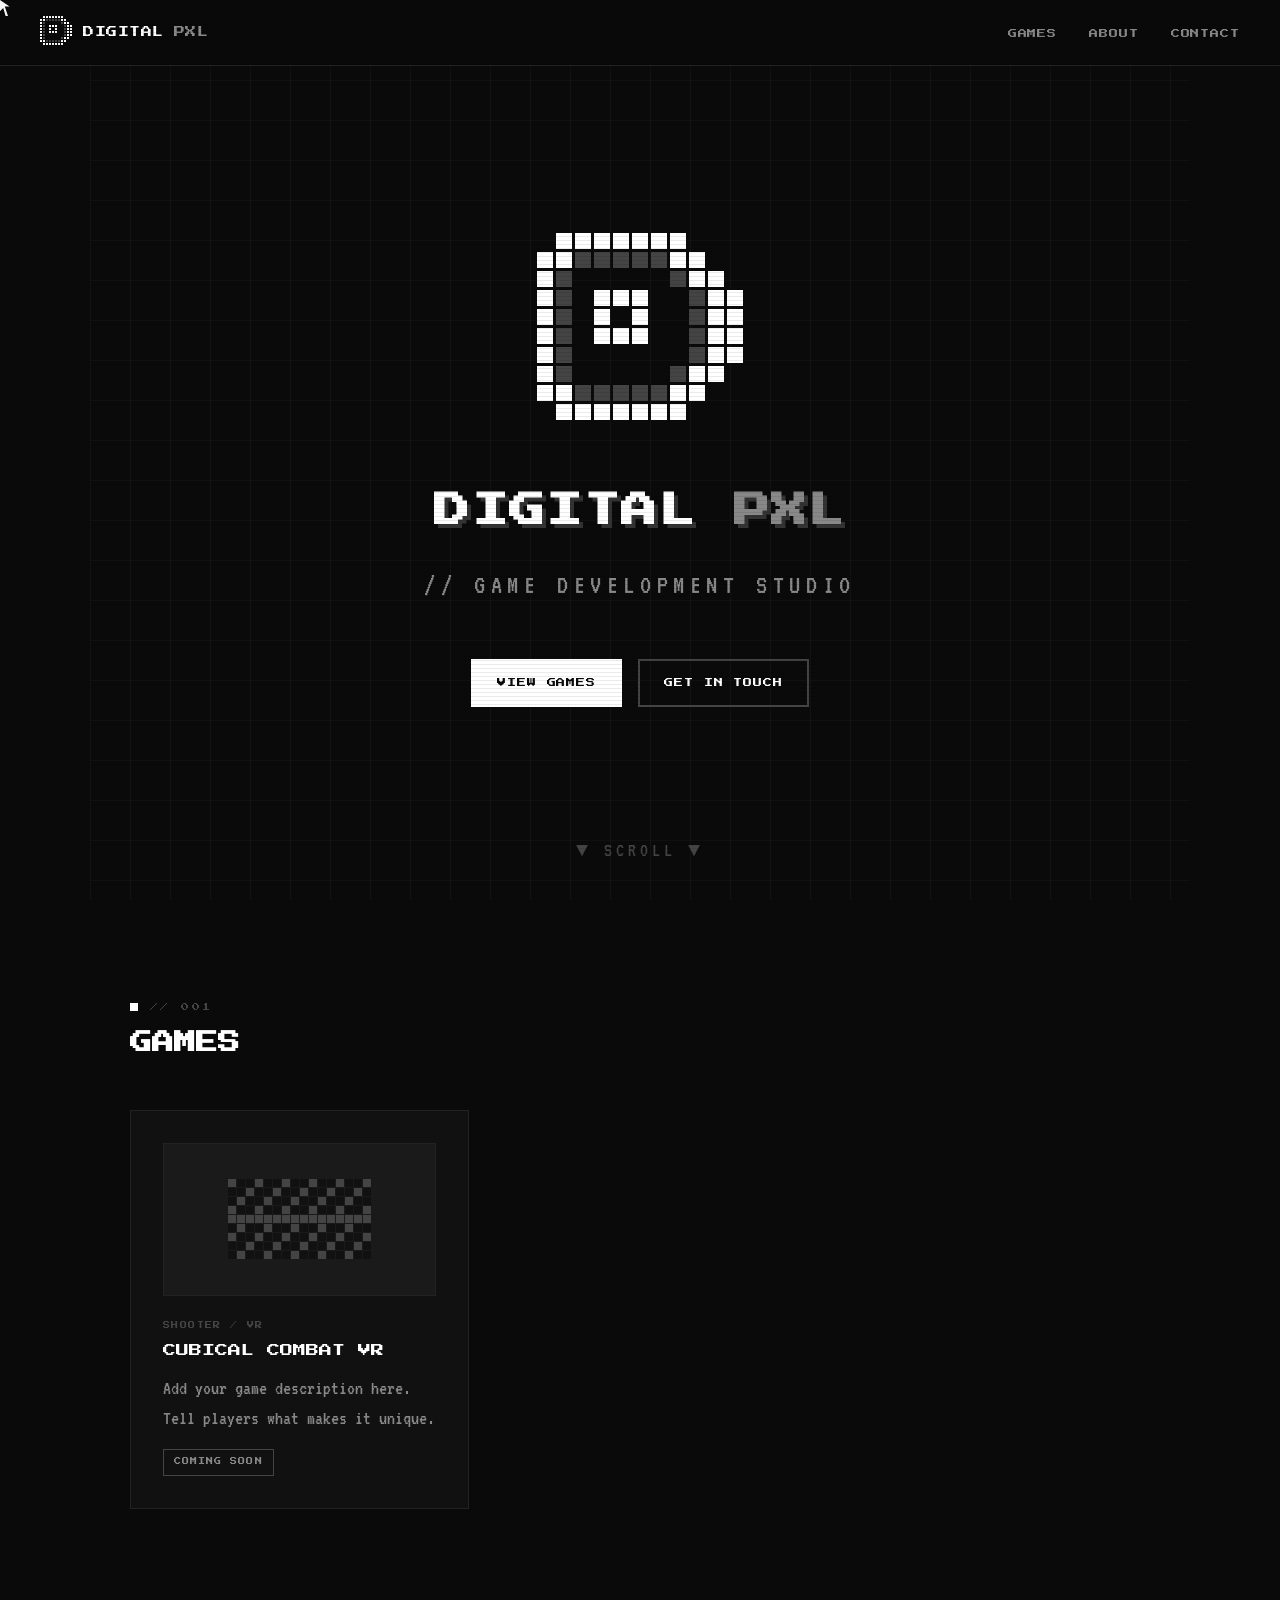
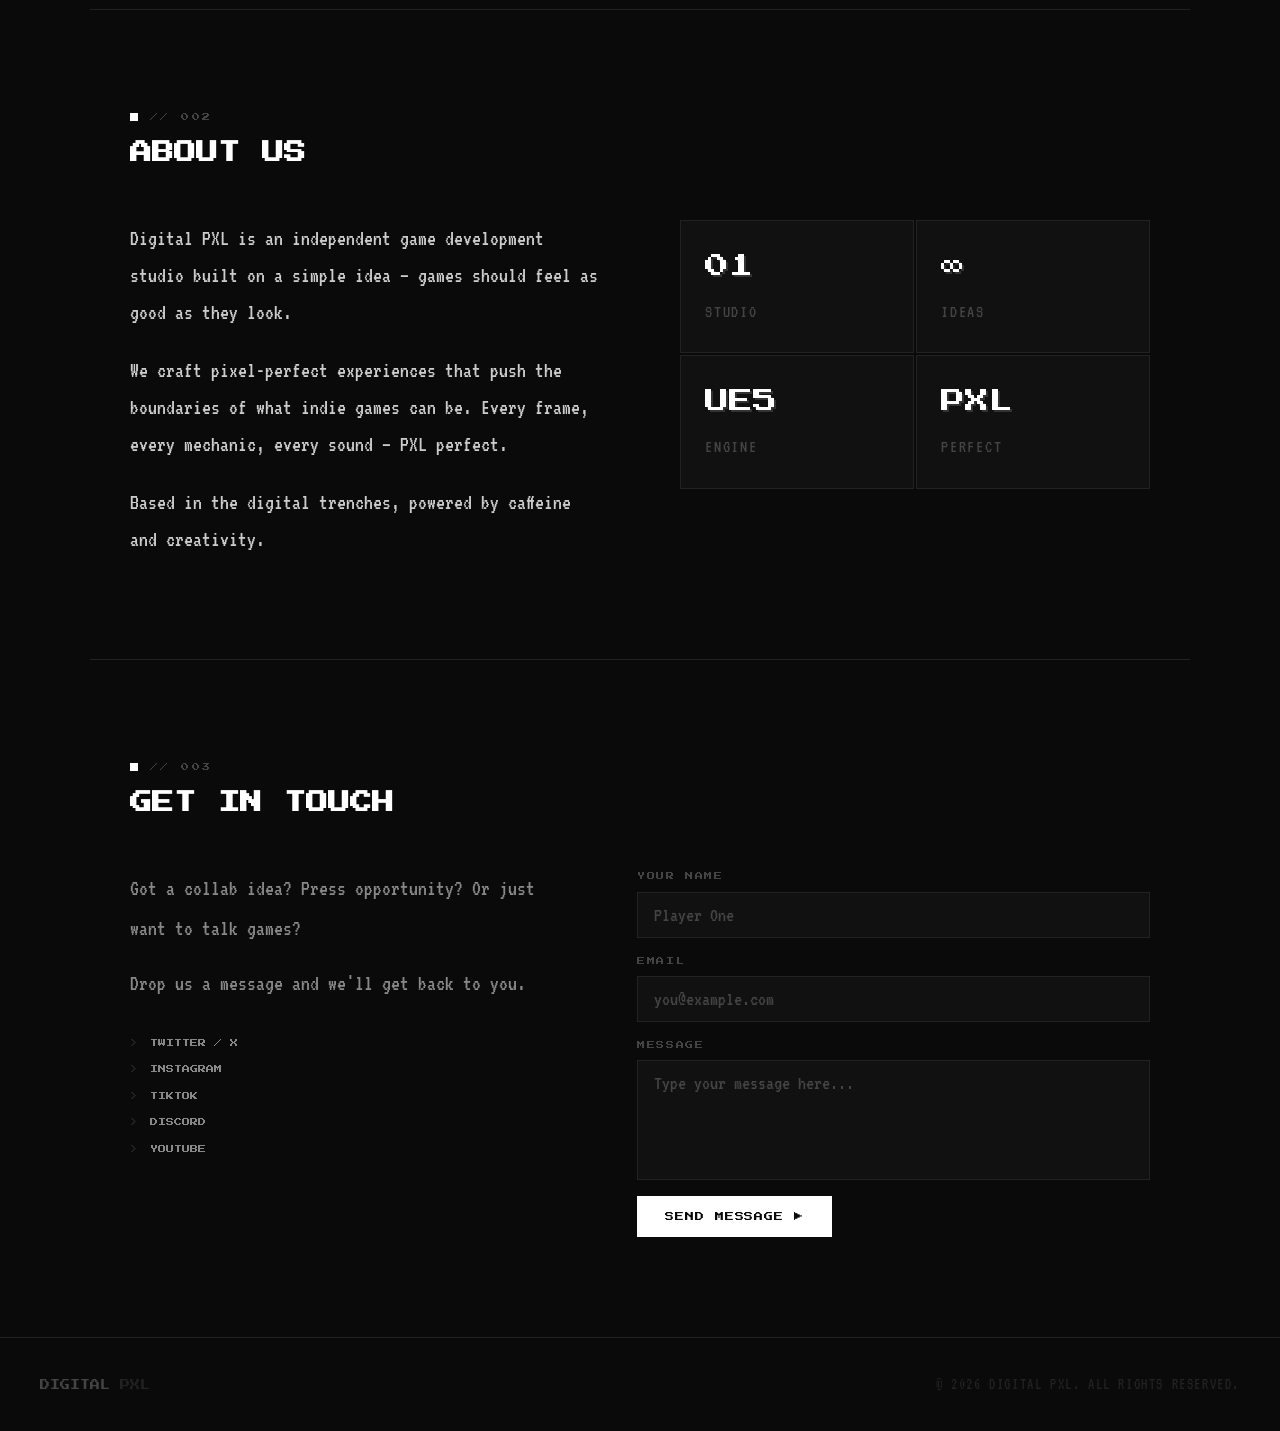
==== index.html @ bf2b4838 "Add files via upload" ====
<!DOCTYPE html>
<html lang="en">
<head>
<meta charset="UTF-8">
<meta name="viewport" content="width=device-width, initial-scale=1.0">
<title>Digital PXL — Game Development Studio</title>
<link rel="preconnect" href="https://fonts.googleapis.com">
<link href="https://fonts.googleapis.com/css2?family=Press+Start+2P&family=VT323:wght@400&display=swap" rel="stylesheet">
<style>
:root {
  --bg: #0a0a0a;
  --bg2: #111111;
  --bg3: #1a1a1a;
  --white: #ffffff;
  --grey1: #cccccc;
  --grey2: #888888;
  --grey3: #444444;
  --grey4: #222222;
  --accent: #ffffff;
  --pixel: 'Press Start 2P', monospace;
  --vt: 'VT323', monospace;
}

*, *::before, *::after { box-sizing: border-box; margin: 0; padding: 0; }

html { scroll-behavior: smooth; }

body {
  background: var(--bg);
  color: var(--white);
  font-family: var(--pixel);
  font-size: 12px;
  line-height: 1.8;
  cursor: none;
  overflow-x: hidden;
}

/* Custom cursor */
#cursor {
  position: fixed;
  width: 16px; height: 16px;
  background: var(--white);
  image-rendering: pixelated;
  clip-path: polygon(0 0, 60% 40%, 30% 40%, 50% 100%, 35% 100%, 20% 50%, 0 70%);
  pointer-events: none;
  z-index: 9999;
  transition: transform 0.05s;
  mix-blend-mode: difference;
}

/* Scanlines overlay */
body::after {
  content: '';
  position: fixed;
  inset: 0;
  background: repeating-linear-gradient(0deg, transparent, transparent 3px, rgba(0,0,0,0.08) 3px, rgba(0,0,0,0.08) 4px);
  pointer-events: none;
  z-index: 9000;
}

/* NAV */
nav {
  position: fixed;
  top: 0; left: 0; right: 0;
  z-index: 1000;
  display: flex;
  justify-content: space-between;
  align-items: center;
  padding: 16px 40px;
  background: rgba(10,10,10,0.92);
  border-bottom: 1px solid var(--grey4);
  backdrop-filter: blur(4px);
}

.nav-logo {
  font-family: var(--pixel);
  font-size: 11px;
  color: var(--white);
  text-decoration: none;
  letter-spacing: 0.05em;
  display: flex;
  align-items: center;
  gap: 10px;
}
.nav-logo span { color: var(--grey2); }
.nav-logo canvas { image-rendering: pixelated; }

.nav-links { display: flex; gap: 32px; list-style: none; }
.nav-links a {
  font-family: var(--pixel);
  font-size: 9px;
  color: var(--grey2);
  text-decoration: none;
  letter-spacing: 0.1em;
  transition: color 0.1s;
  position: relative;
}
.nav-links a::after {
  content: '';
  position: absolute;
  bottom: -4px; left: 0;
  width: 0; height: 2px;
  background: var(--white);
  transition: width 0.15s steps(4);
}
.nav-links a:hover { color: var(--white); }
.nav-links a:hover::after { width: 100%; }

/* HERO */
#home {
  min-height: 100vh;
  display: flex;
  flex-direction: column;
  align-items: center;
  justify-content: center;
  padding: 100px 40px 60px;
  position: relative;
  overflow: hidden;
}

.hero-grid {
  position: absolute;
  inset: 0;
  background-image:
    linear-gradient(rgba(255,255,255,0.03) 1px, transparent 1px),
    linear-gradient(90deg, rgba(255,255,255,0.03) 1px, transparent 1px);
  background-size: 40px 40px;
  animation: grid-scroll 20s linear infinite;
}
@keyframes grid-scroll {
  from { background-position: 0 0; }
  to   { background-position: 0 40px; }
}

.hero-pixel-icon {
  display: grid;
  grid-template-columns: repeat(11, 16px);
  gap: 3px;
  margin-bottom: 40px;
  image-rendering: pixelated;
  animation: icon-in 0.8s steps(4) forwards;
  opacity: 0;
}
@keyframes icon-in { to { opacity: 1; } }

.hp { width: 16px; height: 16px; }
.hp.w { background: #fff; }
.hp.g { background: #444; }
.hp.o { background: transparent; }

.hero-title {
  font-family: var(--pixel);
  font-size: clamp(18px, 4vw, 36px);
  color: var(--white);
  text-align: center;
  letter-spacing: 0.04em;
  text-shadow: 4px 4px 0 #333;
  animation: title-in 1s steps(1) 0.3s forwards;
  opacity: 0;
  position: relative;
  z-index: 1;
}
.hero-title span { color: var(--grey2); }
@keyframes title-in { to { opacity: 1; } }

.hero-sub {
  font-family: var(--vt);
  font-size: 28px;
  color: var(--grey2);
  margin-top: 16px;
  letter-spacing: 0.2em;
  animation: title-in 1s steps(1) 0.6s forwards;
  opacity: 0;
  position: relative;
  z-index: 1;
}

.hero-cta {
  display: flex; gap: 16px; margin-top: 48px;
  animation: title-in 1s steps(1) 0.9s forwards;
  opacity: 0;
  position: relative; z-index: 1;
  flex-wrap: wrap; justify-content: center;
}

.btn {
  font-family: var(--pixel);
  font-size: 9px;
  padding: 14px 24px;
  letter-spacing: 0.1em;
  text-decoration: none;
  cursor: none;
  transition: transform 0.05s, background 0.1s;
  display: inline-block;
}
.btn-primary {
  background: var(--white);
  color: var(--bg);
  border: 2px solid var(--white);
}
.btn-primary:hover { background: var(--grey2); border-color: var(--grey2); }
.btn-secondary {
  background: transparent;
  color: var(--white);
  border: 2px solid var(--grey3);
}
.btn-secondary:hover { border-color: var(--white); }
.btn:active { transform: translate(2px, 2px); }

.scroll-hint {
  position: absolute;
  bottom: 32px;
  font-family: var(--vt);
  font-size: 20px;
  color: var(--grey3);
  letter-spacing: 0.2em;
  animation: blink 1.2s steps(1) infinite;
}
@keyframes blink { 0%,49%{opacity:1} 50%,100%{opacity:0} }

/* SECTIONS */
section { padding: 100px 40px; max-width: 1100px; margin: 0 auto; }

.section-label {
  font-family: var(--pixel);
  font-size: 8px;
  color: var(--grey3);
  letter-spacing: 0.3em;
  margin-bottom: 12px;
  display: flex;
  align-items: center;
  gap: 12px;
}
.section-label::before {
  content: '';
  display: inline-block;
  width: 8px; height: 8px;
  background: var(--white);
}

.section-title {
  font-family: var(--pixel);
  font-size: clamp(14px, 2.5vw, 22px);
  color: var(--white);
  margin-bottom: 48px;
  line-height: 1.6;
}

/* GAMES */
#games { max-width: 1100px; margin: 0 auto; padding: 100px 40px; }

.games-grid {
  display: grid;
  grid-template-columns: repeat(auto-fill, minmax(280px, 1fr));
  gap: 2px;
}

.game-card {
  background: var(--bg2);
  border: 1px solid var(--grey4);
  padding: 32px;
  position: relative;
  overflow: hidden;
  transition: border-color 0.15s;
  cursor: none;
}
.game-card::before {
  content: '';
  position: absolute;
  inset: 0;
  background: linear-gradient(135deg, rgba(255,255,255,0.03) 0%, transparent 60%);
  opacity: 0;
  transition: opacity 0.2s;
}
.game-card:hover { border-color: var(--grey2); }
.game-card:hover::before { opacity: 1; }

.game-thumb {
  width: 100%;
  aspect-ratio: 16/9;
  background: var(--bg3);
  margin-bottom: 24px;
  display: flex;
  align-items: center;
  justify-content: center;
  border: 1px solid var(--grey4);
  position: relative;
  overflow: hidden;
}

.game-pixel-art {
  display: grid;
  image-rendering: pixelated;
}

.game-tag {
  font-family: var(--pixel);
  font-size: 7px;
  color: var(--grey3);
  letter-spacing: 0.2em;
  margin-bottom: 8px;
}
.game-name {
  font-family: var(--pixel);
  font-size: 13px;
  color: var(--white);
  margin-bottom: 12px;
  line-height: 1.6;
}
.game-desc {
  font-family: var(--vt);
  font-size: 20px;
  color: var(--grey2);
  line-height: 1.5;
}
.game-status {
  display: inline-block;
  margin-top: 16px;
  font-family: var(--pixel);
  font-size: 7px;
  padding: 6px 10px;
  border: 1px solid var(--grey3);
  color: var(--grey2);
  letter-spacing: 0.15em;
}
.game-status.wip { border-color: var(--grey2); color: var(--white); animation: blink 2s steps(1) infinite; }

/* ABOUT */
#about { border-top: 1px solid var(--grey4); }

.about-layout {
  display: grid;
  grid-template-columns: 1fr 1fr;
  gap: 80px;
  align-items: start;
}
@media (max-width: 700px) { .about-layout { grid-template-columns: 1fr; gap: 40px; } }

.about-text {
  font-family: var(--vt);
  font-size: 22px;
  color: var(--grey1);
  line-height: 1.7;
}
.about-text p + p { margin-top: 20px; }

.about-stats {
  display: grid;
  grid-template-columns: 1fr 1fr;
  gap: 2px;
}
.stat-box {
  background: var(--bg2);
  border: 1px solid var(--grey4);
  padding: 24px;
}
.stat-num {
  font-family: var(--pixel);
  font-size: 24px;
  color: var(--white);
  display: block;
  margin-bottom: 8px;
  text-shadow: 2px 2px 0 #333;
}
.stat-label {
  font-family: var(--vt);
  font-size: 18px;
  color: var(--grey3);
  letter-spacing: 0.1em;
}

/* CONTACT */
#contact { border-top: 1px solid var(--grey4); }

.contact-layout {
  display: grid;
  grid-template-columns: 1fr 1.2fr;
  gap: 80px;
  align-items: start;
}
@media (max-width: 700px) { .contact-layout { grid-template-columns: 1fr; gap: 40px; } }

.contact-info {
  font-family: var(--vt);
  font-size: 22px;
  color: var(--grey2);
  line-height: 1.8;
}

.socials { margin-top: 32px; display: flex; flex-direction: column; gap: 12px; }
.social-link {
  font-family: var(--pixel);
  font-size: 8px;
  color: var(--grey2);
  text-decoration: none;
  display: flex;
  align-items: center;
  gap: 12px;
  transition: color 0.1s;
  cursor: none;
}
.social-link::before {
  content: '>';
  color: var(--grey4);
  transition: color 0.1s;
}
.social-link:hover { color: var(--white); }
.social-link:hover::before { color: var(--white); }

.contact-form { display: flex; flex-direction: column; gap: 16px; }

.form-field { display: flex; flex-direction: column; gap: 8px; }
.form-field label {
  font-family: var(--pixel);
  font-size: 8px;
  color: var(--grey3);
  letter-spacing: 0.2em;
}
.form-field input,
.form-field textarea {
  background: var(--bg2);
  border: 1px solid var(--grey4);
  color: var(--white);
  font-family: var(--vt);
  font-size: 20px;
  padding: 12px 16px;
  outline: none;
  transition: border-color 0.1s;
  resize: none;
  cursor: none;
}
.form-field input:focus,
.form-field textarea:focus { border-color: var(--white); }
.form-field input::placeholder,
.form-field textarea::placeholder { color: var(--grey3); }
.form-field textarea { min-height: 120px; }

.form-submit {
  font-family: var(--pixel);
  font-size: 9px;
  background: var(--white);
  color: var(--bg);
  border: none;
  padding: 16px 28px;
  letter-spacing: 0.1em;
  cursor: none;
  align-self: flex-start;
  transition: background 0.1s, transform 0.05s;
}
.form-submit:hover { background: var(--grey2); }
.form-submit:active { transform: translate(2px,2px); }

.form-msg {
  font-family: var(--pixel);
  font-size: 8px;
  color: var(--grey2);
  display: none;
  letter-spacing: 0.1em;
}

/* FOOTER */
footer {
  border-top: 1px solid var(--grey4);
  padding: 32px 40px;
  display: flex;
  justify-content: space-between;
  align-items: center;
  flex-wrap: wrap;
  gap: 16px;
}
.footer-logo {
  font-family: var(--pixel);
  font-size: 10px;
  color: var(--grey3);
}
.footer-logo span { color: var(--grey4); }
.footer-copy {
  font-family: var(--vt);
  font-size: 16px;
  color: var(--grey4);
  letter-spacing: 0.1em;
}

/* Mobile nav */
@media (max-width: 600px) {
  nav { padding: 14px 20px; }
  .nav-links { gap: 16px; }
  .nav-links a { font-size: 7px; }
  section, #games { padding: 60px 20px; }
  footer { padding: 24px 20px; }
}
</style>
</head>
<body>

<div id="cursor"></div>

<!-- NAV -->
<nav>
  <a href="#home" class="nav-logo"><canvas id="navLogo" width="33" height="33"></canvas>DIGITAL <span>PXL</span></a>
  <ul class="nav-links">
    <li><a href="#games">GAMES</a></li>
    <li><a href="#about">ABOUT</a></li>
    <li><a href="#contact">CONTACT</a></li>
  </ul>
</nav>

<!-- HERO -->
<section id="home">
  <div class="hero-grid"></div>

  <div class="hero-pixel-icon" id="heroIcon"></div>

  <h1 class="hero-title">DIGITAL <span>PXL</span></h1>
  <p class="hero-sub">// GAME DEVELOPMENT STUDIO</p>

  <div class="hero-cta">
    <a href="#games" class="btn btn-primary">VIEW GAMES</a>
    <a href="#contact" class="btn btn-secondary">GET IN TOUCH</a>
  </div>

  <div class="scroll-hint">▼ SCROLL ▼</div>
</section>

<!-- GAMES -->
<div id="games">
  <div class="section-label">// 001</div>
  <h2 class="section-title">GAMES</h2>

  <div class="games-grid">

    <div class="game-card">
      <div class="game-thumb" id="thumb2"></div>
      <div class="game-tag">SHOOTER / VR</div>
      <div class="game-name">CUBICAL COMBAT VR</div>
      <div class="game-desc">Add your game description here. Tell players what makes it unique.</div>
      <span class="game-status">COMING SOON</span>
    </div>

  </div>
</div>

<!-- ABOUT -->
<section id="about">
  <div class="section-label">// 002</div>
  <h2 class="section-title">ABOUT US</h2>
  <div class="about-layout">
    <div class="about-text">
      <p>Digital PXL is an independent game development studio built on a simple idea — games should feel as good as they look.</p>
      <p>We craft pixel-perfect experiences that push the boundaries of what indie games can be. Every frame, every mechanic, every sound — PXL perfect.</p>
      <p>Based in the digital trenches, powered by caffeine and creativity.</p>
    </div>
    <div class="about-stats">
      <div class="stat-box">
        <span class="stat-num">01</span>
        <span class="stat-label">STUDIO</span>
      </div>
      <div class="stat-box">
        <span class="stat-num">∞</span>
        <span class="stat-label">IDEAS</span>
      </div>
      <div class="stat-box">
        <span class="stat-num">UE5</span>
        <span class="stat-label">ENGINE</span>
      </div>
      <div class="stat-box">
        <span class="stat-num">PXL</span>
        <span class="stat-label">PERFECT</span>
      </div>
    </div>
  </div>
</section>

<!-- CONTACT -->
<section id="contact">
  <div class="section-label">// 003</div>
  <h2 class="section-title">GET IN TOUCH</h2>
  <div class="contact-layout">
    <div class="contact-info">
      <p>Got a collab idea? Press opportunity? Or just want to talk games?</p>
      <p style="margin-top:16px;">Drop us a message and we'll get back to you.</p>
      <div class="socials">
        <a href="https://x.com/_DigitalPXL" class="social-link">TWITTER / X</a>
        <a href="https://www.instagram.com/digital.pxl/" class="social-link">INSTAGRAM</a>
        <a href="https://www.tiktok.com/@digital.pxl" class="social-link">TIKTOK</a>
        <a href="https://discord.gg/RzZQqpJEzV" class="social-link">DISCORD</a>
        <a href="https://www.youtube.com/@digitalpxl" class="social-link">YOUTUBE</a>
      </div>
    </div>
    <form class="contact-form" action="https://formspree.io/f/maqppppl" method="POST">
      <div class="form-field">
        <label>YOUR NAME</label>
        <input type="text" name="name" placeholder="Player One" required>
      </div>
      <div class="form-field">
        <label>EMAIL</label>
        <input type="email" name="email" placeholder="you@example.com" required>
      </div>
      <div class="form-field">
        <label>MESSAGE</label>
        <textarea name="message" placeholder="Type your message here..." required></textarea>
      </div>
      <button type="submit" class="form-submit">SEND MESSAGE ▶</button>
    </form>
  </div>
</section>

<!-- FOOTER -->
<footer>
  <div class="footer-logo">DIGITAL <span>PXL</span></div>
  <div class="footer-copy">© 2026 DIGITAL PXL. ALL RIGHTS RESERVED.</div>
</footer>

<script>
// Cursor
const cursor = document.getElementById('cursor');
document.addEventListener('mousemove', e => {
  cursor.style.left = e.clientX + 'px';
  cursor.style.top = e.clientY + 'px';
});

// Pixel logo grid
const logoGrid = [
  [0,1,1,1,1,1,1,1,0,0,0],
  [1,1,2,2,2,2,2,1,1,0,0],
  [1,2,0,0,0,0,0,2,1,1,0],
  [1,2,0,1,1,1,0,0,2,1,1],
  [1,2,0,1,0,1,0,0,2,1,1],
  [1,2,0,1,1,1,0,0,2,1,1],
  [1,2,0,0,0,0,0,0,2,1,1],
  [1,2,0,0,0,0,0,2,1,1,0],
  [1,1,2,2,2,2,2,1,1,0,0],
  [0,1,1,1,1,1,1,1,0,0,0],
  [0,0,0,0,0,0,0,0,0,0,0],
];

function drawLogoOnCanvas(canvasEl, pxSize) {
  const ctx = canvasEl.getContext('2d');
  const gap = 1;
  canvasEl.width = 11 * (pxSize + gap);
  canvasEl.height = 11 * (pxSize + gap);
  logoGrid.forEach((row, ri) => {
    row.forEach((val, ci) => {
      if (val === 0) return;
      ctx.fillStyle = val === 1 ? '#ffffff' : '#444444';
      ctx.fillRect(ci*(pxSize+gap), ri*(pxSize+gap), pxSize, pxSize);
    });
  });
}

// Nav logo (small)
drawLogoOnCanvas(document.getElementById('navLogo'), 2);

// Hero icon
const heroGrid = [
  [0,1,1,1,1,1,1,1,0,0,0],
  [1,1,2,2,2,2,2,1,1,0,0],
  [1,2,0,0,0,0,0,2,1,1,0],
  [1,2,0,1,1,1,0,0,2,1,1],
  [1,2,0,1,0,1,0,0,2,1,1],
  [1,2,0,1,1,1,0,0,2,1,1],
  [1,2,0,0,0,0,0,0,2,1,1],
  [1,2,0,0,0,0,0,2,1,1,0],
  [1,1,2,2,2,2,2,1,1,0,0],
  [0,1,1,1,1,1,1,1,0,0,0],
  [0,0,0,0,0,0,0,0,0,0,0],
];
const icon = document.getElementById('heroIcon');
icon.style.gridTemplateColumns = 'repeat(11, 16px)';
heroGrid.forEach(row => row.forEach(v => {
  const d = document.createElement('div');
  d.style.cssText = `width:16px;height:16px;background:${v===1?'#fff':v===2?'#444':'transparent'};`;
  icon.appendChild(d);
}));

// Game thumbnails - pixel art placeholders
function makeThumb(id, pattern, color) {
  const el = document.getElementById(id);
  const size = 8;
  const cols = 16, rows = 9;
  const g = document.createElement('div');
  g.style.cssText = `display:grid;grid-template-columns:repeat(${cols},${size}px);gap:1px;image-rendering:pixelated;`;
  for (let r = 0; r < rows; r++) {
    for (let c = 0; c < cols; c++) {
      const px = document.createElement('div');
      const on = pattern(r, c, rows, cols);
      px.style.cssText = `width:${size}px;height:${size}px;background:${on ? color : '#111'};`;
      g.appendChild(px);
    }
  }
  el.appendChild(g);
}

makeThumb('thumb2', (r,c,R,C) => {
  return (r+c)%3===0 || r===Math.floor(R/2);
}, '#444');

// Form submit via Formspree
document.getElementById('contactForm').addEventListener('submit', async function(e) {
  e.preventDefault();
  const btn = this.querySelector('.form-submit');
  const msg = document.getElementById('formMsg');
  btn.textContent = 'SENDING...';
  btn.disabled = true;
  try {
    const res = await fetch('https://formspree.io/f/xpwzgnjq', {
      method: 'POST',
      headers: { 'Accept': 'application/json' },
      body: new FormData(this)
    });
    if (res.ok) {
      msg.textContent = '✓ MESSAGE SENT. WE\'LL BE IN TOUCH.';
      msg.style.color = 'var(--grey2)';
      msg.style.display = 'block';
      this.reset();
    } else {
      msg.textContent = '✗ SOMETHING WENT WRONG. TRY AGAIN.';
      msg.style.color = '#ff4444';
      msg.style.display = 'block';
    }
  } catch {
    msg.textContent = '✗ NETWORK ERROR. TRY AGAIN.';
    msg.style.color = '#ff4444';
    msg.style.display = 'block';
  }
  btn.textContent = 'SEND MESSAGE ▶';
  btn.disabled = false;
  setTimeout(() => msg.style.display = 'none', 5000);
});

// Scroll reveal
const observer = new IntersectionObserver(entries => {
  entries.forEach(en => {
    if (en.isIntersecting) {
      en.target.style.opacity = '1';
      en.target.style.transform = 'translateY(0)';
    }
  });
}, { threshold: 0.1 });

document.querySelectorAll('.game-card, .stat-box, .about-text, .contact-info, .contact-form').forEach(el => {
  el.style.cssText += 'opacity:0;transform:translateY(20px);transition:opacity 0.5s steps(4),transform 0.5s steps(4);';
  observer.observe(el);
});
</script>
</body>
</html>
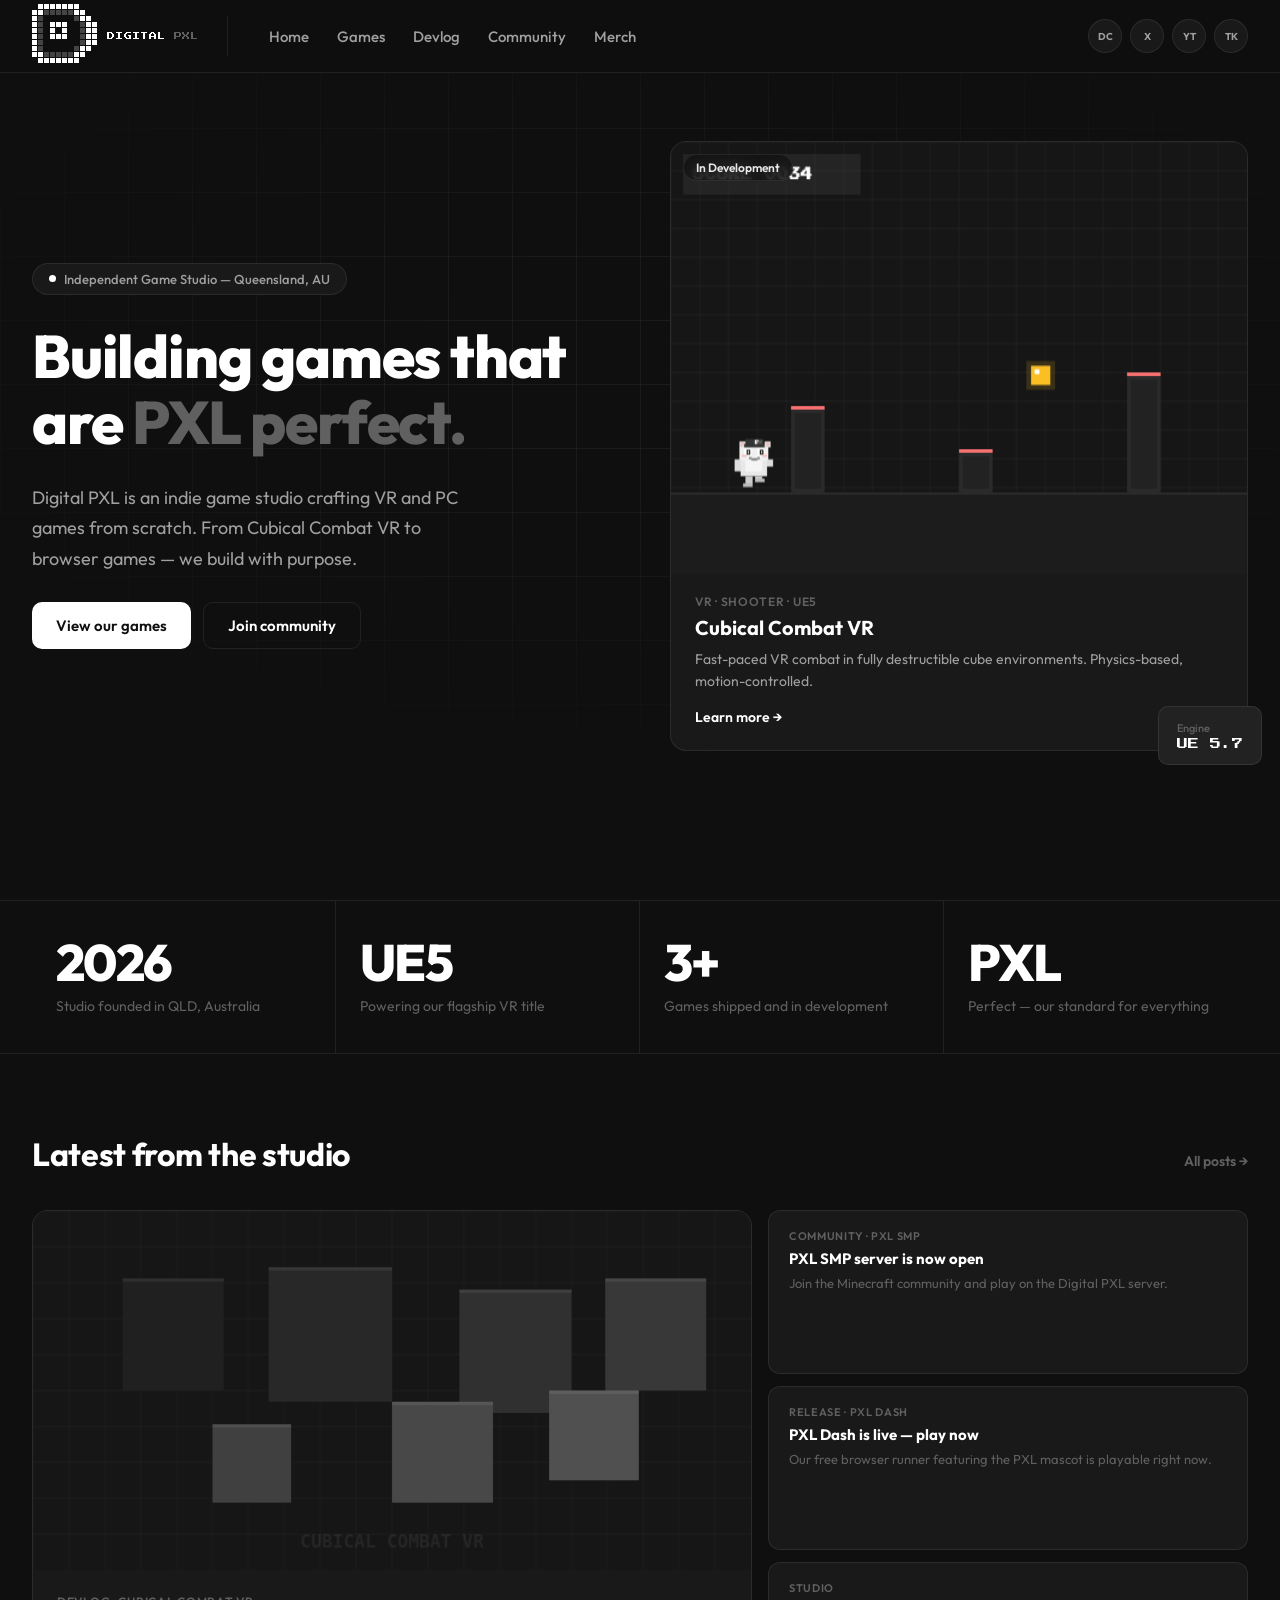
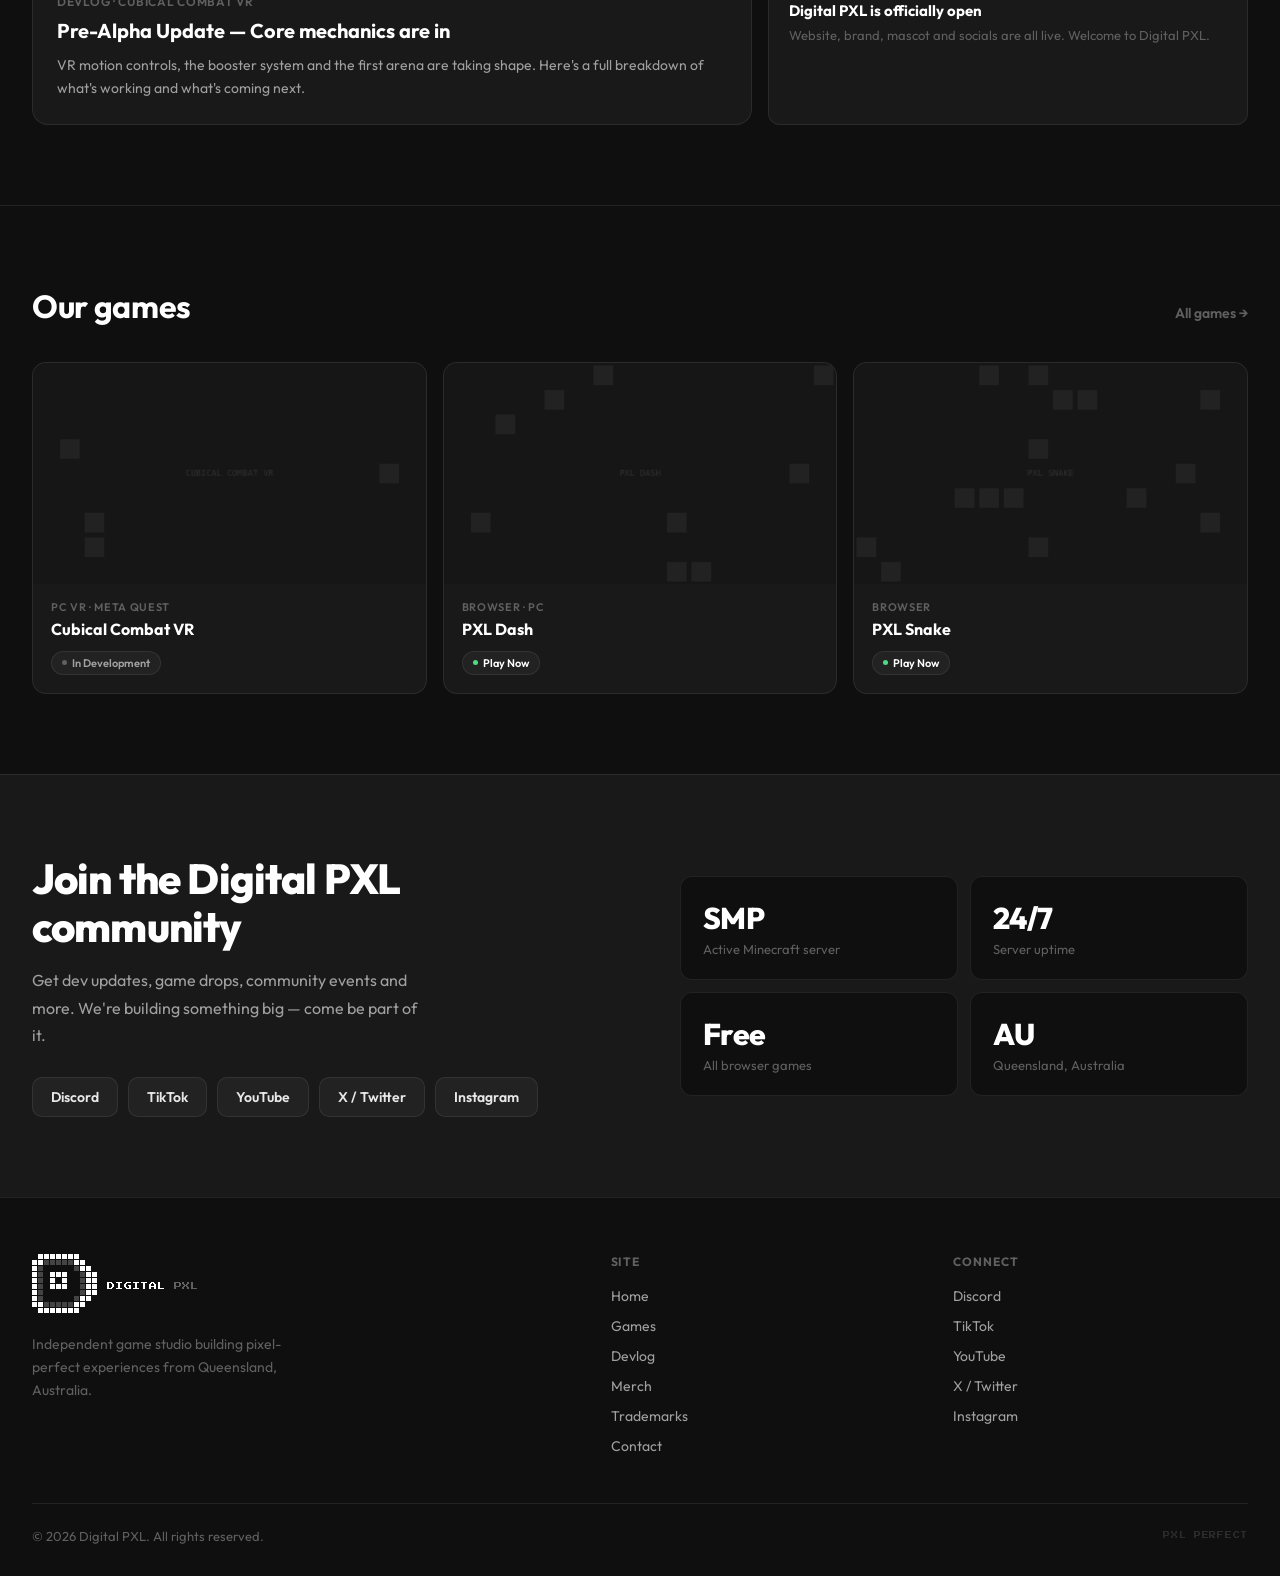
==== commit 6b203616: "Update index.html" ====
--- a/index.html
+++ b/index.html
@@ -4,744 +4,363 @@
 <meta charset="UTF-8">
 <meta name="viewport" content="width=device-width, initial-scale=1.0">
 <title>Digital PXL — Game Development Studio</title>
+<meta name="description" content="Independent game development studio building pixel-perfect VR and PC games. Based in Queensland, Australia.">
 <link rel="preconnect" href="https://fonts.googleapis.com">
-<link href="https://fonts.googleapis.com/css2?family=Press+Start+2P&family=VT323:wght@400&display=swap" rel="stylesheet">
+<link href="https://fonts.googleapis.com/css2?family=Outfit:wght@300;400;500;600;700;800;900&family=Press+Start+2P&display=swap" rel="stylesheet">
 <style>
+*, *::before, *::after { box-sizing: border-box; margin: 0; padding: 0; }
+html { scroll-behavior: smooth; }
 :root {
-  --bg: #0a0a0a;
-  --bg2: #111111;
-  --bg3: #1a1a1a;
+  --page-bg: #0f0f0f;
+  --surface: #191919;
+  --surface2: #222222;
+  --border: rgba(255,255,255,0.08);
+  --border2: rgba(255,255,255,0.05);
   --white: #ffffff;
-  --grey1: #cccccc;
-  --grey2: #888888;
-  --grey3: #444444;
-  --grey4: #222222;
-  --accent: #ffffff;
+  --black: #0f0f0f;
+  --grey1: #e8e8e8;
+  --grey2: #a0a0a0;
+  --grey3: #606060;
+  --nav-height: 72px;
+  --page-max: 1280px;
+  --font: 'Outfit', sans-serif;
   --pixel: 'Press Start 2P', monospace;
-  --vt: 'VT323', monospace;
 }
-
-*, *::before, *::after { box-sizing: border-box; margin: 0; padding: 0; }
-
-html { scroll-behavior: smooth; }
-
-body {
-  background: var(--bg);
-  color: var(--white);
-  font-family: var(--pixel);
-  font-size: 12px;
-  line-height: 1.8;
-  cursor: none;
-  overflow-x: hidden;
-}
-
-/* Custom cursor */
-#cursor {
-  position: fixed;
-  width: 16px; height: 16px;
-  background: var(--white);
-  image-rendering: pixelated;
-  clip-path: polygon(0 0, 60% 40%, 30% 40%, 50% 100%, 35% 100%, 20% 50%, 0 70%);
-  pointer-events: none;
-  z-index: 9999;
-  transition: transform 0.05s;
-  mix-blend-mode: difference;
-}
-
-/* Scanlines overlay */
-body::after {
-  content: '';
-  position: fixed;
-  inset: 0;
-  background: repeating-linear-gradient(0deg, transparent, transparent 3px, rgba(0,0,0,0.08) 3px, rgba(0,0,0,0.08) 4px);
-  pointer-events: none;
-  z-index: 9000;
-}
+body { background: var(--page-bg); color: var(--white); font-family: var(--font); overflow-x: hidden; -webkit-font-smoothing: antialiased; }
+a { text-decoration: none; color: inherit; }
 
 /* NAV */
-nav {
-  position: fixed;
-  top: 0; left: 0; right: 0;
-  z-index: 1000;
-  display: flex;
-  justify-content: space-between;
-  align-items: center;
-  padding: 16px 40px;
-  background: rgba(10,10,10,0.92);
-  border-bottom: 1px solid var(--grey4);
-  backdrop-filter: blur(4px);
-}
-
-.nav-logo {
-  font-family: var(--pixel);
-  font-size: 11px;
-  color: var(--white);
-  text-decoration: none;
-  letter-spacing: 0.05em;
-  display: flex;
-  align-items: center;
-  gap: 10px;
-}
-.nav-logo span { color: var(--grey2); }
-.nav-logo canvas { image-rendering: pixelated; }
-
-.nav-links { display: flex; gap: 32px; list-style: none; }
-.nav-links a {
-  font-family: var(--pixel);
-  font-size: 9px;
-  color: var(--grey2);
-  text-decoration: none;
-  letter-spacing: 0.1em;
-  transition: color 0.1s;
-  position: relative;
-}
-.nav-links a::after {
-  content: '';
-  position: absolute;
-  bottom: -4px; left: 0;
-  width: 0; height: 2px;
-  background: var(--white);
-  transition: width 0.15s steps(4);
-}
-.nav-links a:hover { color: var(--white); }
-.nav-links a:hover::after { width: 100%; }
+header { position: fixed; top: 0; left: 0; right: 0; z-index: 200; background: rgba(15,15,15,0.7); backdrop-filter: blur(20px); -webkit-backdrop-filter: blur(20px); border-bottom: 1px solid var(--border); }
+.nav-inner { max-width: var(--page-max); margin: 0 auto; padding: 0 32px; height: var(--nav-height); display: flex; align-items: center; }
+.nav-logo { display: flex; align-items: center; gap: 10px; flex-shrink: 0; }
+.nav-logo-icon, .footer-logo-icon { display: grid; grid-template-columns: repeat(11,5px); gap: 1px; image-rendering: pixelated; }
+.nav-logo-icon div, .footer-logo-icon div { width: 5px; height: 5px; }
+.nav-logo-name, .footer-logo-name { font-family: var(--pixel); font-size: 8px; color: var(--white); letter-spacing: 0.04em; white-space: nowrap; }
+.nav-logo-name span, .footer-logo-name span { color: var(--grey3); }
+.nav-sep { width: 1px; height: 40px; background: var(--border); margin: 0 28px; flex-shrink: 0; }
+nav { flex: 1; }
+nav ul { display: flex; align-items: center; gap: 2px; list-style: none; }
+nav ul a { font-size: 15px; font-weight: 500; color: var(--grey2); padding: 7px 13px; border-radius: 100px; transition: color 0.15s; display: block; position: relative; }
+nav ul a::after { content: ''; position: absolute; bottom: 2px; left: 13px; width: 0; height: 2px; background: var(--white); border-radius: 2px; transition: width 0.2s; }
+nav ul a:hover { color: var(--white); }
+nav ul a:hover::after { width: calc(100% - 26px); }
+.nav-right { display: flex; align-items: center; gap: 8px; margin-left: auto; }
+.nav-social { width: 34px; height: 34px; display: flex; align-items: center; justify-content: center; border-radius: 50%; background: var(--surface); border: 1px solid var(--border); font-size: 10px; font-weight: 700; color: var(--grey2); transition: all 0.15s; }
+.nav-social:hover { background: var(--surface2); color: var(--white); }
 
 /* HERO */
-#home {
-  min-height: 100vh;
-  display: flex;
-  flex-direction: column;
-  align-items: center;
-  justify-content: center;
-  padding: 100px 40px 60px;
-  position: relative;
-  overflow: hidden;
-}
-
-.hero-grid {
-  position: absolute;
-  inset: 0;
-  background-image:
-    linear-gradient(rgba(255,255,255,0.03) 1px, transparent 1px),
-    linear-gradient(90deg, rgba(255,255,255,0.03) 1px, transparent 1px);
-  background-size: 40px 40px;
-  animation: grid-scroll 20s linear infinite;
-}
-@keyframes grid-scroll {
-  from { background-position: 0 0; }
-  to   { background-position: 0 40px; }
-}
-
-.hero-pixel-icon {
-  display: grid;
-  grid-template-columns: repeat(11, 16px);
-  gap: 3px;
-  margin-bottom: 40px;
-  image-rendering: pixelated;
-  animation: icon-in 0.8s steps(4) forwards;
-  opacity: 0;
-}
-@keyframes icon-in { to { opacity: 1; } }
-
-.hp { width: 16px; height: 16px; }
-.hp.w { background: #fff; }
-.hp.g { background: #444; }
-.hp.o { background: transparent; }
-
-.hero-title {
-  font-family: var(--pixel);
-  font-size: clamp(18px, 4vw, 36px);
-  color: var(--white);
-  text-align: center;
-  letter-spacing: 0.04em;
-  text-shadow: 4px 4px 0 #333;
-  animation: title-in 1s steps(1) 0.3s forwards;
-  opacity: 0;
-  position: relative;
-  z-index: 1;
-}
-.hero-title span { color: var(--grey2); }
-@keyframes title-in { to { opacity: 1; } }
-
-.hero-sub {
-  font-family: var(--vt);
-  font-size: 28px;
-  color: var(--grey2);
-  margin-top: 16px;
-  letter-spacing: 0.2em;
-  animation: title-in 1s steps(1) 0.6s forwards;
-  opacity: 0;
-  position: relative;
-  z-index: 1;
-}
-
-.hero-cta {
-  display: flex; gap: 16px; margin-top: 48px;
-  animation: title-in 1s steps(1) 0.9s forwards;
-  opacity: 0;
-  position: relative; z-index: 1;
-  flex-wrap: wrap; justify-content: center;
-}
-
-.btn {
-  font-family: var(--pixel);
-  font-size: 9px;
-  padding: 14px 24px;
-  letter-spacing: 0.1em;
-  text-decoration: none;
-  cursor: none;
-  transition: transform 0.05s, background 0.1s;
-  display: inline-block;
-}
-.btn-primary {
-  background: var(--white);
-  color: var(--bg);
-  border: 2px solid var(--white);
-}
-.btn-primary:hover { background: var(--grey2); border-color: var(--grey2); }
-.btn-secondary {
-  background: transparent;
-  color: var(--white);
-  border: 2px solid var(--grey3);
-}
-.btn-secondary:hover { border-color: var(--white); }
-.btn:active { transform: translate(2px, 2px); }
-
-.scroll-hint {
-  position: absolute;
-  bottom: 32px;
-  font-family: var(--vt);
-  font-size: 20px;
-  color: var(--grey3);
-  letter-spacing: 0.2em;
-  animation: blink 1.2s steps(1) infinite;
-}
-@keyframes blink { 0%,49%{opacity:1} 50%,100%{opacity:0} }
+.hero { min-height: 100vh; padding-top: var(--nav-height); display: grid; grid-template-columns: 1fr 1fr; gap: 60px; max-width: var(--page-max); margin: 0 auto; padding-left: 32px; padding-right: 32px; padding-bottom: 80px; align-items: center; position: relative; }
+.hero-left { display: flex; flex-direction: column; gap: 28px; padding-top: 20px; position: relative; z-index: 1; }
+.hero-badge { display: inline-flex; align-items: center; gap: 8px; background: var(--surface); border: 1px solid var(--border); border-radius: 100px; padding: 7px 16px; width: fit-content; font-size: 13px; font-weight: 500; color: var(--grey2); }
+.badge-dot { width: 7px; height: 7px; background: var(--white); border-radius: 50%; animation: pulse 2s ease-in-out infinite; }
+@keyframes pulse { 0%,100%{opacity:1} 50%{opacity:0.4} }
+.hero-title { font-size: clamp(34px,5vw,60px); font-weight: 800; line-height: 1.1; letter-spacing: -0.02em; }
+.hero-title em { font-style: normal; color: var(--grey3); }
+.hero-desc { font-size: 18px; color: var(--grey2); line-height: 1.7; max-width: 440px; }
+.hero-actions { display: flex; gap: 12px; flex-wrap: wrap; }
+.btn { display: inline-flex; align-items: center; gap: 8px; font-family: var(--font); font-size: 15px; font-weight: 600; padding: 13px 24px; border-radius: 10px; transition: all 0.15s; cursor: pointer; border: none; }
+.btn-white { background: var(--white); color: var(--black); }
+.btn-white:hover { background: var(--grey1); transform: translateY(-1px); }
+.btn-outline { background: transparent; color: var(--white); border: 1px solid var(--border); }
+.btn-outline:hover { background: var(--surface); border-color: rgba(255,255,255,0.18); transform: translateY(-1px); }
+
+.hero-bg-grid { position: absolute; inset: 0; background-image: linear-gradient(var(--border2) 1px, transparent 1px), linear-gradient(90deg, var(--border2) 1px, transparent 1px); background-size: 64px 64px; pointer-events: none; mask-image: radial-gradient(ellipse 80% 60% at 50% 40%, black 20%, transparent 80%); -webkit-mask-image: radial-gradient(ellipse 80% 60% at 50% 40%, black 20%, transparent 80%); }
+
+/* HERO CARD */
+.hero-right { position: relative; z-index: 1; }
+.hero-card { background: var(--surface); border-radius: 16px; border: 1px solid var(--border); overflow: hidden; }
+.hero-card-img { width: 100%; aspect-ratio: 4/3; background: var(--surface2); position: relative; overflow: hidden; }
+.hero-card-img canvas { display: block; width: 100%; height: 100%; }
+.card-badge { position: absolute; top: 12px; left: 12px; background: rgba(15,15,15,0.8); backdrop-filter: blur(8px); border: 1px solid var(--border); border-radius: 100px; padding: 5px 12px; font-size: 12px; font-weight: 600; color: var(--grey1); }
+.hero-card-body { padding: 20px 24px 24px; }
+.card-tag { font-size: 12px; font-weight: 600; color: var(--grey3); text-transform: uppercase; letter-spacing: 0.06em; margin-bottom: 6px; }
+.card-title { font-size: 20px; font-weight: 700; margin-bottom: 8px; }
+.card-desc { font-size: 14px; color: var(--grey2); line-height: 1.6; margin-bottom: 14px; }
+.card-link { font-size: 14px; font-weight: 600; color: var(--white); display: inline-flex; align-items: center; gap: 5px; transition: gap 0.15s; }
+.card-link:hover { gap: 10px; }
+.hero-float { position: absolute; bottom: -14px; right: -14px; background: var(--surface2); border: 1px solid var(--border); border-radius: 10px; padding: 14px 18px; }
+.float-label { font-size: 11px; color: var(--grey3); font-weight: 500; margin-bottom: 4px; }
+.float-val { font-family: var(--pixel); font-size: 11px; color: var(--white); }
+
+/* STATS */
+.stats-strip { border-top: 1px solid var(--border); border-bottom: 1px solid var(--border); }
+.stats-inner { max-width: var(--page-max); margin: 0 auto; padding: 0 32px; display: grid; grid-template-columns: repeat(4,1fr); }
+.stat-cell { padding: 36px 24px; border-right: 1px solid var(--border); }
+.stat-cell:last-child { border-right: none; }
+.stat-num { font-size: clamp(30px,4vw,52px); font-weight: 800; letter-spacing: -0.03em; line-height: 1; margin-bottom: 8px; }
+.stat-desc { font-size: 14px; color: var(--grey3); line-height: 1.5; }
 
 /* SECTIONS */
-section { padding: 100px 40px; max-width: 1100px; margin: 0 auto; }
-
-.section-label {
-  font-family: var(--pixel);
-  font-size: 8px;
-  color: var(--grey3);
-  letter-spacing: 0.3em;
-  margin-bottom: 12px;
-  display: flex;
-  align-items: center;
-  gap: 12px;
-}
-.section-label::before {
-  content: '';
-  display: inline-block;
-  width: 8px; height: 8px;
-  background: var(--white);
-}
-
-.section-title {
-  font-family: var(--pixel);
-  font-size: clamp(14px, 2.5vw, 22px);
-  color: var(--white);
-  margin-bottom: 48px;
-  line-height: 1.6;
-}
+.section { max-width: var(--page-max); margin: 0 auto; padding: 80px 32px; }
+.section-top { display: flex; align-items: baseline; justify-content: space-between; margin-bottom: 36px; gap: 16px; }
+.section-heading { font-size: clamp(22px,3vw,32px); font-weight: 700; letter-spacing: -0.01em; }
+.section-all { font-size: 14px; font-weight: 600; color: var(--grey3); transition: color 0.15s; }
+.section-all:hover { color: var(--white); }
+
+/* NEWS */
+.news-grid { display: grid; grid-template-columns: 1.5fr 1fr; gap: 16px; }
+.news-main { background: var(--surface); border: 1px solid var(--border); border-radius: 16px; overflow: hidden; transition: border-color 0.15s, transform 0.2s; display: block; }
+.news-main:hover { border-color: rgba(255,255,255,0.18); transform: translateY(-2px); }
+.news-img { width: 100%; aspect-ratio: 16/8; background: var(--surface2); overflow: hidden; }
+.news-img canvas { width: 100%; height: 100%; object-fit: cover; display: block; }
+.news-body { padding: 24px; }
+.news-tag { font-size: 12px; font-weight: 600; color: var(--grey3); text-transform: uppercase; letter-spacing: 0.06em; margin-bottom: 8px; }
+.news-title { font-size: 20px; font-weight: 700; line-height: 1.35; margin-bottom: 10px; }
+.news-desc { font-size: 14px; color: var(--grey2); line-height: 1.65; }
+.news-stack { display: flex; flex-direction: column; gap: 12px; }
+.news-small { background: var(--surface); border: 1px solid var(--border); border-radius: 12px; padding: 18px 20px; flex: 1; transition: border-color 0.15s, transform 0.15s; display: block; }
+.news-small:hover { border-color: rgba(255,255,255,0.18); transform: translateY(-1px); }
+.ns-tag { font-size: 11px; font-weight: 600; color: var(--grey3); text-transform: uppercase; letter-spacing: 0.06em; margin-bottom: 5px; }
+.ns-title { font-size: 15px; font-weight: 700; line-height: 1.4; margin-bottom: 5px; }
+.ns-desc { font-size: 13px; color: var(--grey3); line-height: 1.5; }
 
 /* GAMES */
-#games { max-width: 1100px; margin: 0 auto; padding: 100px 40px; }
-
-.games-grid {
-  display: grid;
-  grid-template-columns: repeat(auto-fill, minmax(280px, 1fr));
-  gap: 2px;
-}
-
-.game-card {
-  background: var(--bg2);
-  border: 1px solid var(--grey4);
-  padding: 32px;
-  position: relative;
-  overflow: hidden;
-  transition: border-color 0.15s;
-  cursor: none;
-}
-.game-card::before {
-  content: '';
-  position: absolute;
-  inset: 0;
-  background: linear-gradient(135deg, rgba(255,255,255,0.03) 0%, transparent 60%);
-  opacity: 0;
-  transition: opacity 0.2s;
-}
-.game-card:hover { border-color: var(--grey2); }
-.game-card:hover::before { opacity: 1; }
-
-.game-thumb {
-  width: 100%;
-  aspect-ratio: 16/9;
-  background: var(--bg3);
-  margin-bottom: 24px;
-  display: flex;
-  align-items: center;
-  justify-content: center;
-  border: 1px solid var(--grey4);
-  position: relative;
-  overflow: hidden;
-}
-
-.game-pixel-art {
-  display: grid;
-  image-rendering: pixelated;
-}
-
-.game-tag {
-  font-family: var(--pixel);
-  font-size: 7px;
-  color: var(--grey3);
-  letter-spacing: 0.2em;
-  margin-bottom: 8px;
-}
-.game-name {
-  font-family: var(--pixel);
-  font-size: 13px;
-  color: var(--white);
-  margin-bottom: 12px;
-  line-height: 1.6;
-}
-.game-desc {
-  font-family: var(--vt);
-  font-size: 20px;
-  color: var(--grey2);
-  line-height: 1.5;
-}
-.game-status {
-  display: inline-block;
-  margin-top: 16px;
-  font-family: var(--pixel);
-  font-size: 7px;
-  padding: 6px 10px;
-  border: 1px solid var(--grey3);
-  color: var(--grey2);
-  letter-spacing: 0.15em;
-}
-.game-status.wip { border-color: var(--grey2); color: var(--white); animation: blink 2s steps(1) infinite; }
-
-/* ABOUT */
-#about { border-top: 1px solid var(--grey4); }
-
-.about-layout {
-  display: grid;
-  grid-template-columns: 1fr 1fr;
-  gap: 80px;
-  align-items: start;
-}
-@media (max-width: 700px) { .about-layout { grid-template-columns: 1fr; gap: 40px; } }
-
-.about-text {
-  font-family: var(--vt);
-  font-size: 22px;
-  color: var(--grey1);
-  line-height: 1.7;
-}
-.about-text p + p { margin-top: 20px; }
-
-.about-stats {
-  display: grid;
-  grid-template-columns: 1fr 1fr;
-  gap: 2px;
-}
-.stat-box {
-  background: var(--bg2);
-  border: 1px solid var(--grey4);
-  padding: 24px;
-}
-.stat-num {
-  font-family: var(--pixel);
-  font-size: 24px;
-  color: var(--white);
-  display: block;
-  margin-bottom: 8px;
-  text-shadow: 2px 2px 0 #333;
-}
-.stat-label {
-  font-family: var(--vt);
-  font-size: 18px;
-  color: var(--grey3);
-  letter-spacing: 0.1em;
-}
-
-/* CONTACT */
-#contact { border-top: 1px solid var(--grey4); }
-
-.contact-layout {
-  display: grid;
-  grid-template-columns: 1fr 1.2fr;
-  gap: 80px;
-  align-items: start;
-}
-@media (max-width: 700px) { .contact-layout { grid-template-columns: 1fr; gap: 40px; } }
-
-.contact-info {
-  font-family: var(--vt);
-  font-size: 22px;
-  color: var(--grey2);
-  line-height: 1.8;
-}
-
-.socials { margin-top: 32px; display: flex; flex-direction: column; gap: 12px; }
-.social-link {
-  font-family: var(--pixel);
-  font-size: 8px;
-  color: var(--grey2);
-  text-decoration: none;
-  display: flex;
-  align-items: center;
-  gap: 12px;
-  transition: color 0.1s;
-  cursor: none;
-}
-.social-link::before {
-  content: '>';
-  color: var(--grey4);
-  transition: color 0.1s;
-}
-.social-link:hover { color: var(--white); }
-.social-link:hover::before { color: var(--white); }
-
-.contact-form { display: flex; flex-direction: column; gap: 16px; }
-
-.form-field { display: flex; flex-direction: column; gap: 8px; }
-.form-field label {
-  font-family: var(--pixel);
-  font-size: 8px;
-  color: var(--grey3);
-  letter-spacing: 0.2em;
-}
-.form-field input,
-.form-field textarea {
-  background: var(--bg2);
-  border: 1px solid var(--grey4);
-  color: var(--white);
-  font-family: var(--vt);
-  font-size: 20px;
-  padding: 12px 16px;
-  outline: none;
-  transition: border-color 0.1s;
-  resize: none;
-  cursor: none;
-}
-.form-field input:focus,
-.form-field textarea:focus { border-color: var(--white); }
-.form-field input::placeholder,
-.form-field textarea::placeholder { color: var(--grey3); }
-.form-field textarea { min-height: 120px; }
-
-.form-submit {
-  font-family: var(--pixel);
-  font-size: 9px;
-  background: var(--white);
-  color: var(--bg);
-  border: none;
-  padding: 16px 28px;
-  letter-spacing: 0.1em;
-  cursor: none;
-  align-self: flex-start;
-  transition: background 0.1s, transform 0.05s;
-}
-.form-submit:hover { background: var(--grey2); }
-.form-submit:active { transform: translate(2px,2px); }
-
-.form-msg {
-  font-family: var(--pixel);
-  font-size: 8px;
-  color: var(--grey2);
-  display: none;
-  letter-spacing: 0.1em;
-}
+.games-bg { border-top: 1px solid var(--border); }
+.games-grid { display: grid; grid-template-columns: repeat(3,1fr); gap: 16px; }
+.game-card { background: var(--surface); border: 1px solid var(--border); border-radius: 14px; overflow: hidden; transition: border-color 0.15s, transform 0.2s; display: block; }
+.game-card:hover { border-color: rgba(255,255,255,0.18); transform: translateY(-3px); }
+.game-thumb { width: 100%; aspect-ratio: 16/9; background: var(--surface2); overflow: hidden; }
+.game-thumb canvas { width: 100%; height: 100%; object-fit: cover; display: block; }
+.game-body { padding: 16px 18px 18px; }
+.game-platform { font-size: 11px; font-weight: 600; color: var(--grey3); text-transform: uppercase; letter-spacing: 0.06em; margin-bottom: 5px; }
+.game-name { font-size: 16px; font-weight: 700; margin-bottom: 10px; }
+.game-pill { display: inline-flex; align-items: center; gap: 5px; background: var(--surface2); border: 1px solid var(--border); border-radius: 100px; padding: 4px 10px; font-size: 11px; font-weight: 600; color: var(--grey2); }
+.pill-dot { width: 5px; height: 5px; border-radius: 50%; background: var(--grey3); }
+.game-pill.live { color: var(--white); }
+.game-pill.live .pill-dot { background: #4ade80; animation: pulse 1.5s ease-in-out infinite; }
+
+/* COMMUNITY */
+.community-bg { background: var(--surface); border-top: 1px solid var(--border); }
+.community-inner { max-width: var(--page-max); margin: 0 auto; padding: 80px 32px; display: grid; grid-template-columns: 1fr 1fr; gap: 80px; align-items: center; }
+.community-title { font-size: clamp(26px,3.5vw,42px); font-weight: 800; letter-spacing: -0.02em; line-height: 1.15; margin-bottom: 16px; }
+.community-desc { font-size: 16px; color: var(--grey2); line-height: 1.7; margin-bottom: 28px; max-width: 400px; }
+.community-btns { display: flex; gap: 10px; flex-wrap: wrap; }
+.soc-btn { display: inline-flex; align-items: center; background: var(--surface2); border: 1px solid var(--border); border-radius: 10px; padding: 10px 18px; font-size: 14px; font-weight: 600; color: var(--grey1); transition: all 0.15s; }
+.soc-btn:hover { background: rgba(255,255,255,0.08); border-color: rgba(255,255,255,0.18); color: var(--white); transform: translateY(-1px); }
+.comm-stats { display: grid; grid-template-columns: 1fr 1fr; gap: 12px; }
+.comm-stat { background: var(--page-bg); border: 1px solid var(--border); border-radius: 12px; padding: 22px; }
+.comm-stat-num { font-size: 30px; font-weight: 800; letter-spacing: -0.02em; margin-bottom: 4px; }
+.comm-stat-label { font-size: 13px; color: var(--grey3); }
 
 /* FOOTER */
-footer {
-  border-top: 1px solid var(--grey4);
-  padding: 32px 40px;
-  display: flex;
-  justify-content: space-between;
-  align-items: center;
-  flex-wrap: wrap;
-  gap: 16px;
-}
-.footer-logo {
-  font-family: var(--pixel);
-  font-size: 10px;
-  color: var(--grey3);
-}
-.footer-logo span { color: var(--grey4); }
-.footer-copy {
-  font-family: var(--vt);
-  font-size: 16px;
-  color: var(--grey4);
-  letter-spacing: 0.1em;
-}
-
-/* Mobile nav */
-@media (max-width: 600px) {
-  nav { padding: 14px 20px; }
-  .nav-links { gap: 16px; }
-  .nav-links a { font-size: 7px; }
-  section, #games { padding: 60px 20px; }
-  footer { padding: 24px 20px; }
-}
+footer { border-top: 1px solid var(--border); background: var(--page-bg); }
+.footer-inner { max-width: var(--page-max); margin: 0 auto; padding: 56px 32px 32px; }
+.footer-top { display: grid; grid-template-columns: 1.8fr 1fr 1fr; gap: 48px; margin-bottom: 48px; }
+.footer-brand { display: flex; flex-direction: column; gap: 14px; }
+.footer-logo { display: flex; align-items: center; gap: 10px; }
+.footer-tagline { font-size: 14px; color: var(--grey3); line-height: 1.65; max-width: 260px; }
+.footer-col h4 { font-size: 12px; font-weight: 700; color: var(--grey3); text-transform: uppercase; letter-spacing: 0.08em; margin-bottom: 16px; }
+.footer-links { list-style: none; display: flex; flex-direction: column; gap: 10px; }
+.footer-links a { font-size: 14px; color: var(--grey2); transition: color 0.15s; }
+.footer-links a:hover { color: var(--white); }
+.footer-bottom { border-top: 1px solid var(--border); padding-top: 24px; display: flex; justify-content: space-between; align-items: center; gap: 16px; flex-wrap: wrap; }
+.footer-copy { font-size: 13px; color: var(--grey3); }
+.footer-pixel { font-family: var(--pixel); font-size: 7px; color: rgba(255,255,255,0.12); letter-spacing: 0.1em; }
+
+/* RESPONSIVE */
+@media(max-width:1024px){ .hero { grid-template-columns: 1fr; min-height: auto; } .hero-right { display: none; } .community-inner { grid-template-columns: 1fr; gap: 40px; } .comm-stats { display: none; } }
+@media(max-width:768px){ nav ul { display: none; } .nav-sep { display: none; } .nav-inner { padding: 0 20px; } .stats-inner { grid-template-columns: 1fr 1fr; } .stat-cell:nth-child(2) { border-right: none; } .news-grid { grid-template-columns: 1fr; } .games-grid { grid-template-columns: 1fr 1fr; } .section { padding: 56px 20px; } .footer-top { grid-template-columns: 1fr; } .community-inner { padding: 56px 20px; } .hero { padding-left: 20px; padding-right: 20px; padding-bottom: 56px; } }
+@media(max-width:480px){ .games-grid { grid-template-columns: 1fr; } }
 </style>
 </head>
 <body>
 
-<div id="cursor"></div>
-
-<!-- NAV -->
-<nav>
-  <a href="#home" class="nav-logo"><canvas id="navLogo" width="33" height="33"></canvas>DIGITAL <span>PXL</span></a>
-  <ul class="nav-links">
-    <li><a href="#games">GAMES</a></li>
-    <li><a href="#about">ABOUT</a></li>
-    <li><a href="#contact">CONTACT</a></li>
-  </ul>
-</nav>
-
-<!-- HERO -->
-<section id="home">
-  <div class="hero-grid"></div>
-
-  <div class="hero-pixel-icon" id="heroIcon"></div>
-
-  <h1 class="hero-title">DIGITAL <span>PXL</span></h1>
-  <p class="hero-sub">// GAME DEVELOPMENT STUDIO</p>
-
-  <div class="hero-cta">
-    <a href="#games" class="btn btn-primary">VIEW GAMES</a>
-    <a href="#contact" class="btn btn-secondary">GET IN TOUCH</a>
-  </div>
-
-  <div class="scroll-hint">▼ SCROLL ▼</div>
+<header>
+  <div class="nav-inner">
+    <a href="#" class="nav-logo">
+      <div class="nav-logo-icon" id="navIcon"></div>
+      <span class="nav-logo-name">DIGITAL <span>PXL</span></span>
+    </a>
+    <div class="nav-sep"></div>
+    <nav><ul>
+      <li><a href="#">Home</a></li>
+      <li><a href="#games">Games</a></li>
+      <li><a href="#news">Devlog</a></li>
+      <li><a href="#community">Community</a></li>
+      <li><a href="#">Merch</a></li>
+    </ul></nav>
+    <div class="nav-right">
+      <a class="nav-social" href="https://discord.gg/RzZQqpJEzV">DC</a>
+      <a class="nav-social" href="https://x.com/_DigitalPXL">X</a>
+      <a class="nav-social" href="https://www.youtube.com/@digitalpxl">YT</a>
+      <a class="nav-social" href="https://www.tiktok.com/@digital.pxl">TK</a>
+    </div>
+  </div>
+</header>
+
+<section class="hero">
+  <div class="hero-bg-grid"></div>
+  <div class="hero-left">
+    <div class="hero-badge"><div class="badge-dot"></div>Independent Game Studio — Queensland, AU</div>
+    <h1 class="hero-title">Building games that are <em>PXL perfect.</em></h1>
+    <p class="hero-desc">Digital PXL is an indie game studio crafting VR and PC games from scratch. From Cubical Combat VR to browser games — we build with purpose.</p>
+    <div class="hero-actions">
+      <a href="#games" class="btn btn-white">View our games</a>
+      <a href="https://discord.gg/RzZQqpJEzV" class="btn btn-outline">Join community</a>
+    </div>
+  </div>
+  <div class="hero-right">
+    <div class="hero-card">
+      <div class="hero-card-img">
+        <canvas id="heroCanvas" width="480" height="360"></canvas>
+        <div class="card-badge">In Development</div>
+      </div>
+      <div class="hero-card-body">
+        <div class="card-tag">VR · Shooter · UE5</div>
+        <div class="card-title">Cubical Combat VR</div>
+        <p class="card-desc">Fast-paced VR combat in fully destructible cube environments. Physics-based, motion-controlled.</p>
+        <a href="#games" class="card-link">Learn more →</a>
+      </div>
+    </div>
+    <div class="hero-float">
+      <div class="float-label">Engine</div>
+      <div class="float-val">UE 5.7</div>
+    </div>
+  </div>
 </section>
 
-<!-- GAMES -->
-<div id="games">
-  <div class="section-label">// 001</div>
-  <h2 class="section-title">GAMES</h2>
-
-  <div class="games-grid">
-
-    <div class="game-card">
-      <div class="game-thumb" id="thumb2"></div>
-      <div class="game-tag">SHOOTER / VR</div>
-      <div class="game-name">CUBICAL COMBAT VR</div>
-      <div class="game-desc">Add your game description here. Tell players what makes it unique.</div>
-      <span class="game-status">COMING SOON</span>
-    </div>
-
+<div class="stats-strip">
+  <div class="stats-inner">
+    <div class="stat-cell"><div class="stat-num">2026</div><div class="stat-desc">Studio founded in QLD, Australia</div></div>
+    <div class="stat-cell"><div class="stat-num">UE5</div><div class="stat-desc">Powering our flagship VR title</div></div>
+    <div class="stat-cell"><div class="stat-num">3+</div><div class="stat-desc">Games shipped and in development</div></div>
+    <div class="stat-cell"><div class="stat-num">PXL</div><div class="stat-desc">Perfect — our standard for everything</div></div>
   </div>
 </div>
 
-<!-- ABOUT -->
-<section id="about">
-  <div class="section-label">// 002</div>
-  <h2 class="section-title">ABOUT US</h2>
-  <div class="about-layout">
-    <div class="about-text">
-      <p>Digital PXL is an independent game development studio built on a simple idea — games should feel as good as they look.</p>
-      <p>We craft pixel-perfect experiences that push the boundaries of what indie games can be. Every frame, every mechanic, every sound — PXL perfect.</p>
-      <p>Based in the digital trenches, powered by caffeine and creativity.</p>
-    </div>
-    <div class="about-stats">
-      <div class="stat-box">
-        <span class="stat-num">01</span>
-        <span class="stat-label">STUDIO</span>
-      </div>
-      <div class="stat-box">
-        <span class="stat-num">∞</span>
-        <span class="stat-label">IDEAS</span>
-      </div>
-      <div class="stat-box">
-        <span class="stat-num">UE5</span>
-        <span class="stat-label">ENGINE</span>
-      </div>
-      <div class="stat-box">
-        <span class="stat-num">PXL</span>
-        <span class="stat-label">PERFECT</span>
-      </div>
-    </div>
-  </div>
-</section>
-
-<!-- CONTACT -->
-<section id="contact">
-  <div class="section-label">// 003</div>
-  <h2 class="section-title">GET IN TOUCH</h2>
-  <div class="contact-layout">
-    <div class="contact-info">
-      <p>Got a collab idea? Press opportunity? Or just want to talk games?</p>
-      <p style="margin-top:16px;">Drop us a message and we'll get back to you.</p>
-      <div class="socials">
-        <a href="https://x.com/_DigitalPXL" class="social-link">TWITTER / X</a>
-        <a href="https://www.instagram.com/digital.pxl/" class="social-link">INSTAGRAM</a>
-        <a href="https://www.tiktok.com/@digital.pxl" class="social-link">TIKTOK</a>
-        <a href="https://discord.gg/RzZQqpJEzV" class="social-link">DISCORD</a>
-        <a href="https://www.youtube.com/@digitalpxl" class="social-link">YOUTUBE</a>
-      </div>
-    </div>
-    <form class="contact-form" action="https://formspree.io/f/maqppppl" method="POST">
-      <div class="form-field">
-        <label>YOUR NAME</label>
-        <input type="text" name="name" placeholder="Player One" required>
-      </div>
-      <div class="form-field">
-        <label>EMAIL</label>
-        <input type="email" name="email" placeholder="you@example.com" required>
-      </div>
-      <div class="form-field">
-        <label>MESSAGE</label>
-        <textarea name="message" placeholder="Type your message here..." required></textarea>
-      </div>
-      <button type="submit" class="form-submit">SEND MESSAGE ▶</button>
-    </form>
-  </div>
-</section>
-
-<!-- FOOTER -->
+<div id="news">
+  <div class="section">
+    <div class="section-top">
+      <h2 class="section-heading">Latest from the studio</h2>
+      <a href="#" class="section-all">All posts →</a>
+    </div>
+    <div class="news-grid">
+      <a href="#" class="news-main">
+        <div class="news-img" id="newsImg"></div>
+        <div class="news-body">
+          <div class="news-tag">Devlog · Cubical Combat VR</div>
+          <div class="news-title">Pre-Alpha Update — Core mechanics are in</div>
+          <p class="news-desc">VR motion controls, the booster system and the first arena are taking shape. Here's a full breakdown of what's working and what's coming next.</p>
+        </div>
+      </a>
+      <div class="news-stack">
+        <a href="#" class="news-small"><div class="ns-tag">Community · PXL SMP</div><div class="ns-title">PXL SMP server is now open</div><p class="ns-desc">Join the Minecraft community and play on the Digital PXL server.</p></a>
+        <a href="pxl_dash.html" class="news-small"><div class="ns-tag">Release · PXL Dash</div><div class="ns-title">PXL Dash is live — play now</div><p class="ns-desc">Our free browser runner featuring the PXL mascot is playable right now.</p></a>
+        <a href="#" class="news-small"><div class="ns-tag">Studio</div><div class="ns-title">Digital PXL is officially open</div><p class="ns-desc">Website, brand, mascot and socials are all live. Welcome to Digital PXL.</p></a>
+      </div>
+    </div>
+  </div>
+</div>
+
+<div id="games" class="games-bg">
+  <div class="section">
+    <div class="section-top">
+      <h2 class="section-heading">Our games</h2>
+      <a href="#" class="section-all">All games →</a>
+    </div>
+    <div class="games-grid">
+      <a href="#" class="game-card"><div class="game-thumb" id="gt1"></div><div class="game-body"><div class="game-platform">PC VR · Meta Quest</div><div class="game-name">Cubical Combat VR</div><span class="game-pill"><span class="pill-dot"></span>In Development</span></div></a>
+      <a href="pxl_dash.html" class="game-card"><div class="game-thumb" id="gt2"></div><div class="game-body"><div class="game-platform">Browser · PC</div><div class="game-name">PXL Dash</div><span class="game-pill live"><span class="pill-dot"></span>Play Now</span></div></a>
+      <a href="digital_pxl_snake.html" class="game-card"><div class="game-thumb" id="gt3"></div><div class="game-body"><div class="game-platform">Browser</div><div class="game-name">PXL Snake</div><span class="game-pill live"><span class="pill-dot"></span>Play Now</span></div></a>
+    </div>
+  </div>
+</div>
+
+<div id="community" class="community-bg">
+  <div class="community-inner">
+    <div>
+      <h2 class="community-title">Join the Digital PXL community</h2>
+      <p class="community-desc">Get dev updates, game drops, community events and more. We're building something big — come be part of it.</p>
+      <div class="community-btns">
+        <a href="https://discord.gg/RzZQqpJEzV" class="soc-btn">Discord</a>
+        <a href="https://www.tiktok.com/@digital.pxl" class="soc-btn">TikTok</a>
+        <a href="https://www.youtube.com/@digitalpxl" class="soc-btn">YouTube</a>
+        <a href="https://x.com/_DigitalPXL" class="soc-btn">X / Twitter</a>
+        <a href="https://www.instagram.com/digital.pxl/" class="soc-btn">Instagram</a>
+      </div>
+    </div>
+    <div class="comm-stats">
+      <div class="comm-stat"><div class="comm-stat-num">SMP</div><div class="comm-stat-label">Active Minecraft server</div></div>
+      <div class="comm-stat"><div class="comm-stat-num">24/7</div><div class="comm-stat-label">Server uptime</div></div>
+      <div class="comm-stat"><div class="comm-stat-num">Free</div><div class="comm-stat-label">All browser games</div></div>
+      <div class="comm-stat"><div class="comm-stat-num">AU</div><div class="comm-stat-label">Queensland, Australia</div></div>
+    </div>
+  </div>
+</div>
+
 <footer>
-  <div class="footer-logo">DIGITAL <span>PXL</span></div>
-  <div class="footer-copy">© 2026 DIGITAL PXL. ALL RIGHTS RESERVED.</div>
+  <div class="footer-inner">
+    <div class="footer-top">
+      <div class="footer-brand">
+        <div class="footer-logo"><div class="footer-logo-icon" id="footerIcon"></div><span class="footer-logo-name">DIGITAL <span>PXL</span></span></div>
+        <p class="footer-tagline">Independent game studio building pixel-perfect experiences from Queensland, Australia.</p>
+      </div>
+      <div class="footer-col"><h4>Site</h4><ul class="footer-links"><li><a href="#">Home</a></li><li><a href="#games">Games</a></li><li><a href="#news">Devlog</a></li><li><a href="#">Merch</a></li><li><a href="digital_pxl_brand.html">Trademarks</a></li><li><a href="mailto:admin@digitalpxl.org">Contact</a></li></ul></div>
+      <div class="footer-col"><h4>Connect</h4><ul class="footer-links"><li><a href="https://discord.gg/RzZQqpJEzV">Discord</a></li><li><a href="https://www.tiktok.com/@digital.pxl">TikTok</a></li><li><a href="https://www.youtube.com/@digitalpxl">YouTube</a></li><li><a href="https://x.com/_DigitalPXL">X / Twitter</a></li><li><a href="https://www.instagram.com/digital.pxl/">Instagram</a></li></ul></div>
+    </div>
+    <div class="footer-bottom"><span class="footer-copy">© 2026 Digital PXL. All rights reserved.</span><span class="footer-pixel">PXL PERFECT</span></div>
+  </div>
 </footer>
 
 <script>
-// Cursor
-const cursor = document.getElementById('cursor');
-document.addEventListener('mousemove', e => {
-  cursor.style.left = e.clientX + 'px';
-  cursor.style.top = e.clientY + 'px';
-});
-
-// Pixel logo grid
-const logoGrid = [
-  [0,1,1,1,1,1,1,1,0,0,0],
-  [1,1,2,2,2,2,2,1,1,0,0],
-  [1,2,0,0,0,0,0,2,1,1,0],
-  [1,2,0,1,1,1,0,0,2,1,1],
-  [1,2,0,1,0,1,0,0,2,1,1],
-  [1,2,0,1,1,1,0,0,2,1,1],
-  [1,2,0,0,0,0,0,0,2,1,1],
-  [1,2,0,0,0,0,0,2,1,1,0],
-  [1,1,2,2,2,2,2,1,1,0,0],
-  [0,1,1,1,1,1,1,1,0,0,0],
-  [0,0,0,0,0,0,0,0,0,0,0],
-];
-
-function drawLogoOnCanvas(canvasEl, pxSize) {
-  const ctx = canvasEl.getContext('2d');
-  const gap = 1;
-  canvasEl.width = 11 * (pxSize + gap);
-  canvasEl.height = 11 * (pxSize + gap);
-  logoGrid.forEach((row, ri) => {
-    row.forEach((val, ci) => {
-      if (val === 0) return;
-      ctx.fillStyle = val === 1 ? '#ffffff' : '#444444';
-      ctx.fillRect(ci*(pxSize+gap), ri*(pxSize+gap), pxSize, pxSize);
-    });
-  });
-}
-
-// Nav logo (small)
-drawLogoOnCanvas(document.getElementById('navLogo'), 2);
-
-// Hero icon
-const heroGrid = [
-  [0,1,1,1,1,1,1,1,0,0,0],
-  [1,1,2,2,2,2,2,1,1,0,0],
-  [1,2,0,0,0,0,0,2,1,1,0],
-  [1,2,0,1,1,1,0,0,2,1,1],
-  [1,2,0,1,0,1,0,0,2,1,1],
-  [1,2,0,1,1,1,0,0,2,1,1],
-  [1,2,0,0,0,0,0,0,2,1,1],
-  [1,2,0,0,0,0,0,2,1,1,0],
-  [1,1,2,2,2,2,2,1,1,0,0],
-  [0,1,1,1,1,1,1,1,0,0,0],
-  [0,0,0,0,0,0,0,0,0,0,0],
-];
-const icon = document.getElementById('heroIcon');
-icon.style.gridTemplateColumns = 'repeat(11, 16px)';
-heroGrid.forEach(row => row.forEach(v => {
-  const d = document.createElement('div');
-  d.style.cssText = `width:16px;height:16px;background:${v===1?'#fff':v===2?'#444':'transparent'};`;
-  icon.appendChild(d);
-}));
-
-// Game thumbnails - pixel art placeholders
-function makeThumb(id, pattern, color) {
-  const el = document.getElementById(id);
-  const size = 8;
-  const cols = 16, rows = 9;
-  const g = document.createElement('div');
-  g.style.cssText = `display:grid;grid-template-columns:repeat(${cols},${size}px);gap:1px;image-rendering:pixelated;`;
-  for (let r = 0; r < rows; r++) {
-    for (let c = 0; c < cols; c++) {
-      const px = document.createElement('div');
-      const on = pattern(r, c, rows, cols);
-      px.style.cssText = `width:${size}px;height:${size}px;background:${on ? color : '#111'};`;
-      g.appendChild(px);
-    }
-  }
-  el.appendChild(g);
-}
-
-makeThumb('thumb2', (r,c,R,C) => {
-  return (r+c)%3===0 || r===Math.floor(R/2);
-}, '#444');
-
-// Form submit via Formspree
-document.getElementById('contactForm').addEventListener('submit', async function(e) {
-  e.preventDefault();
-  const btn = this.querySelector('.form-submit');
-  const msg = document.getElementById('formMsg');
-  btn.textContent = 'SENDING...';
-  btn.disabled = true;
-  try {
-    const res = await fetch('https://formspree.io/f/xpwzgnjq', {
-      method: 'POST',
-      headers: { 'Accept': 'application/json' },
-      body: new FormData(this)
-    });
-    if (res.ok) {
-      msg.textContent = '✓ MESSAGE SENT. WE\'LL BE IN TOUCH.';
-      msg.style.color = 'var(--grey2)';
-      msg.style.display = 'block';
-      this.reset();
-    } else {
-      msg.textContent = '✗ SOMETHING WENT WRONG. TRY AGAIN.';
-      msg.style.color = '#ff4444';
-      msg.style.display = 'block';
-    }
-  } catch {
-    msg.textContent = '✗ NETWORK ERROR. TRY AGAIN.';
-    msg.style.color = '#ff4444';
-    msg.style.display = 'block';
-  }
-  btn.textContent = 'SEND MESSAGE ▶';
-  btn.disabled = false;
-  setTimeout(() => msg.style.display = 'none', 5000);
-});
-
-// Scroll reveal
-const observer = new IntersectionObserver(entries => {
-  entries.forEach(en => {
-    if (en.isIntersecting) {
-      en.target.style.opacity = '1';
-      en.target.style.transform = 'translateY(0)';
-    }
-  });
-}, { threshold: 0.1 });
-
-document.querySelectorAll('.game-card, .stat-box, .about-text, .contact-info, .contact-form').forEach(el => {
-  el.style.cssText += 'opacity:0;transform:translateY(20px);transition:opacity 0.5s steps(4),transform 0.5s steps(4);';
-  observer.observe(el);
-});
+const iconGrid=[[0,1,1,1,1,1,1,1,0,0,0],[1,1,2,2,2,2,2,1,1,0,0],[1,2,0,0,0,0,0,2,1,1,0],[1,2,0,1,1,1,0,0,2,1,1],[1,2,0,1,0,1,0,0,2,1,1],[1,2,0,1,1,1,0,0,2,1,1],[1,2,0,0,0,0,0,0,2,1,1],[1,2,0,0,0,0,0,2,1,1,0],[1,1,2,2,2,2,2,1,1,0,0],[0,1,1,1,1,1,1,1,0,0,0],[0,0,0,0,0,0,0,0,0,0,0]];
+function drawIcon(id){const el=document.getElementById(id);if(!el)return;iconGrid.forEach(row=>row.forEach(v=>{const d=document.createElement('div');d.style.background=v===1?'#fff':v===2?'#444':'transparent';el.appendChild(d);}));}
+drawIcon('navIcon');drawIcon('footerIcon');
+
+// Hero canvas — PXL running scene
+const hc=document.getElementById('heroCanvas');
+if(hc){const ctx=hc.getContext('2d');let f=0;
+function drawHero(){
+  ctx.fillStyle='#161616';ctx.fillRect(0,0,480,360);
+  ctx.strokeStyle='rgba(255,255,255,0.04)';ctx.lineWidth=1;
+  for(let x=0;x<480;x+=24){ctx.beginPath();ctx.moveTo(x,0);ctx.lineTo(x,360);ctx.stroke();}
+  for(let y=0;y<360;y+=24){ctx.beginPath();ctx.moveTo(0,y);ctx.lineTo(480,y);ctx.stroke();}
+  ctx.fillStyle='#1c1c1c';ctx.fillRect(0,292,480,68);
+  ctx.fillStyle='#2a2a2a';ctx.fillRect(0,292,480,2);
+  [[100,220,28,72],[240,256,28,36],[380,192,28,100]].forEach(([x,y,w,h])=>{ctx.fillStyle='#2a2a2a';ctx.fillRect(x,y,w,h);ctx.fillStyle='#f87171';ctx.fillRect(x,y,w,3);ctx.fillStyle='#222';ctx.fillRect(x+3,y+6,w-6,h-9);});
+  const mx=60+Math.sin(f*0.07)*2,my=254+Math.abs(Math.sin(f*0.14))*-16;
+  ctx.fillStyle='#e8e8e8';ctx.fillRect(mx,my+10,22,16);ctx.fillStyle='#f5f5f5';ctx.fillRect(mx+4,my+12,14,10);
+  ctx.fillStyle='#f0f0f0';ctx.fillRect(mx-1,my,24,13);
+  ctx.fillStyle='#e0e0e0';ctx.fillRect(mx-1,my-3,5,5);ctx.fillRect(mx+20,my-3,5,5);
+  ctx.fillStyle='#f0c0c0';ctx.fillRect(mx,my-2,3,3);ctx.fillRect(mx+21,my-2,3,3);
+  ctx.fillStyle='#fff';ctx.fillRect(mx+3,my+3,6,6);ctx.fillRect(mx+14,my+3,6,6);
+  ctx.fillStyle='#111';ctx.fillRect(mx+5,my+4,3,4);ctx.fillRect(mx+16,my+4,3,4);
+  ctx.fillStyle='#fff';ctx.fillRect(mx+6,my+5,1,2);ctx.fillRect(mx+17,my+5,1,2);
+  ctx.fillStyle='rgba(240,160,160,0.6)';ctx.fillRect(mx+1,my+8,4,2);ctx.fillRect(mx+18,my+8,4,2);
+  ctx.fillStyle='#888';ctx.fillRect(mx+7,my+10,2,2);ctx.fillRect(mx+9,my+11,5,2);ctx.fillRect(mx+14,my+10,2,2);
+  ctx.fillStyle='#333';ctx.fillRect(mx+4,my-5,15,5);ctx.fillRect(mx+3,my-1,17,3);ctx.fillStyle='#555';ctx.fillRect(mx+11,my-4,7,3);
+  ctx.fillStyle='#fff';ctx.fillRect(mx+12,my-4,1,3);ctx.fillRect(mx+12,my-4,3,1);ctx.fillRect(mx+12,my-2,2,1);
+  const la=Math.sin(f*0.2)>0?2:-2;
+  ctx.fillStyle='#ddd';ctx.fillRect(mx-5,my+12,5,8+la);ctx.fillRect(mx+22,my+12,5,8-la);
+  ctx.fillStyle='#ccc';ctx.fillRect(mx+4,my+26,6,5+la);ctx.fillRect(mx+12,my+26,6,5-la);
+  ctx.fillStyle='#bbb';ctx.fillRect(mx+2,my+30+la,8,3);ctx.fillRect(mx+12,my+30-la,8,3);
+  const pu={x:300,y:188+Math.sin(f*0.05)*6};
+  ctx.fillStyle='rgba(251,191,36,0.15)';ctx.fillRect(pu.x-4,pu.y-4,24,24);
+  ctx.fillStyle='#fbbf24';ctx.fillRect(pu.x,pu.y,16,16);ctx.fillStyle='#fff';ctx.fillRect(pu.x+3,pu.y+3,4,4);
+  ctx.fillStyle='rgba(255,255,255,0.06)';ctx.fillRect(10,10,148,34);
+  ctx.fillStyle='#fff';ctx.font="bold 10px 'Press Start 2P',monospace";ctx.textAlign='left';
+  ctx.fillText('SCORE '+String(Math.floor(f/2)).padStart(4,'0'),18,32);
+  f++;requestAnimationFrame(drawHero);}
+drawHero();}
+
+// News image
+const ni=document.getElementById('newsImg');
+if(ni){const c=document.createElement('canvas');c.width=640;c.height=320;const ctx=c.getContext('2d');
+  ctx.fillStyle='#161616';ctx.fillRect(0,0,640,320);
+  ctx.strokeStyle='rgba(255,255,255,0.03)';
+  for(let x=0;x<640;x+=32){ctx.beginPath();ctx.moveTo(x,0);ctx.lineTo(x,320);ctx.stroke();}
+  for(let y=0;y<320;y+=32){ctx.beginPath();ctx.moveTo(0,y);ctx.lineTo(640,y);ctx.stroke();}
+  [[80,60,90,100],[210,50,110,120],[380,70,100,110],[510,60,90,100],[160,190,70,70],[320,170,90,90],[460,160,80,80]].forEach(([x,y,w,h],i)=>{const g=32+i*8;ctx.fillStyle=`rgb(${g},${g},${g})`;ctx.fillRect(x,y,w,h);ctx.fillStyle=`rgb(${g+14},${g+14},${g+14})`;ctx.fillRect(x,y,w,3);});
+  ctx.fillStyle='rgba(255,255,255,0.07)';ctx.font="bold 16px 'Press Start 2P',monospace";ctx.textAlign='center';ctx.fillText('CUBICAL COMBAT VR',320,300);
+  c.style.cssText='width:100%;height:100%;object-fit:cover;display:block;';ni.appendChild(c);}
+
+// Game thumbs
+function makeThumb(id,label){const el=document.getElementById(id);if(!el)return;const c=document.createElement('canvas');c.width=320;c.height=180;const ctx=c.getContext('2d');
+  ctx.fillStyle='#161616';ctx.fillRect(0,0,320,180);
+  for(let x=0;x<320;x+=20)for(let y=0;y<180;y+=20){if(Math.random()<0.07){ctx.fillStyle='rgba(255,255,255,0.05)';ctx.fillRect(x+2,y+2,16,16);}}
+  ctx.fillStyle='rgba(255,255,255,0.12)';ctx.font="7px 'Press Start 2P',monospace";ctx.textAlign='center';ctx.fillText(label,160,92);
+  c.style.cssText='width:100%;height:100%;object-fit:cover;display:block;';el.appendChild(c);}
+makeThumb('gt1','CUBICAL COMBAT VR');makeThumb('gt2','PXL DASH');makeThumb('gt3','PXL SNAKE');
 </script>
 </body>
 </html>
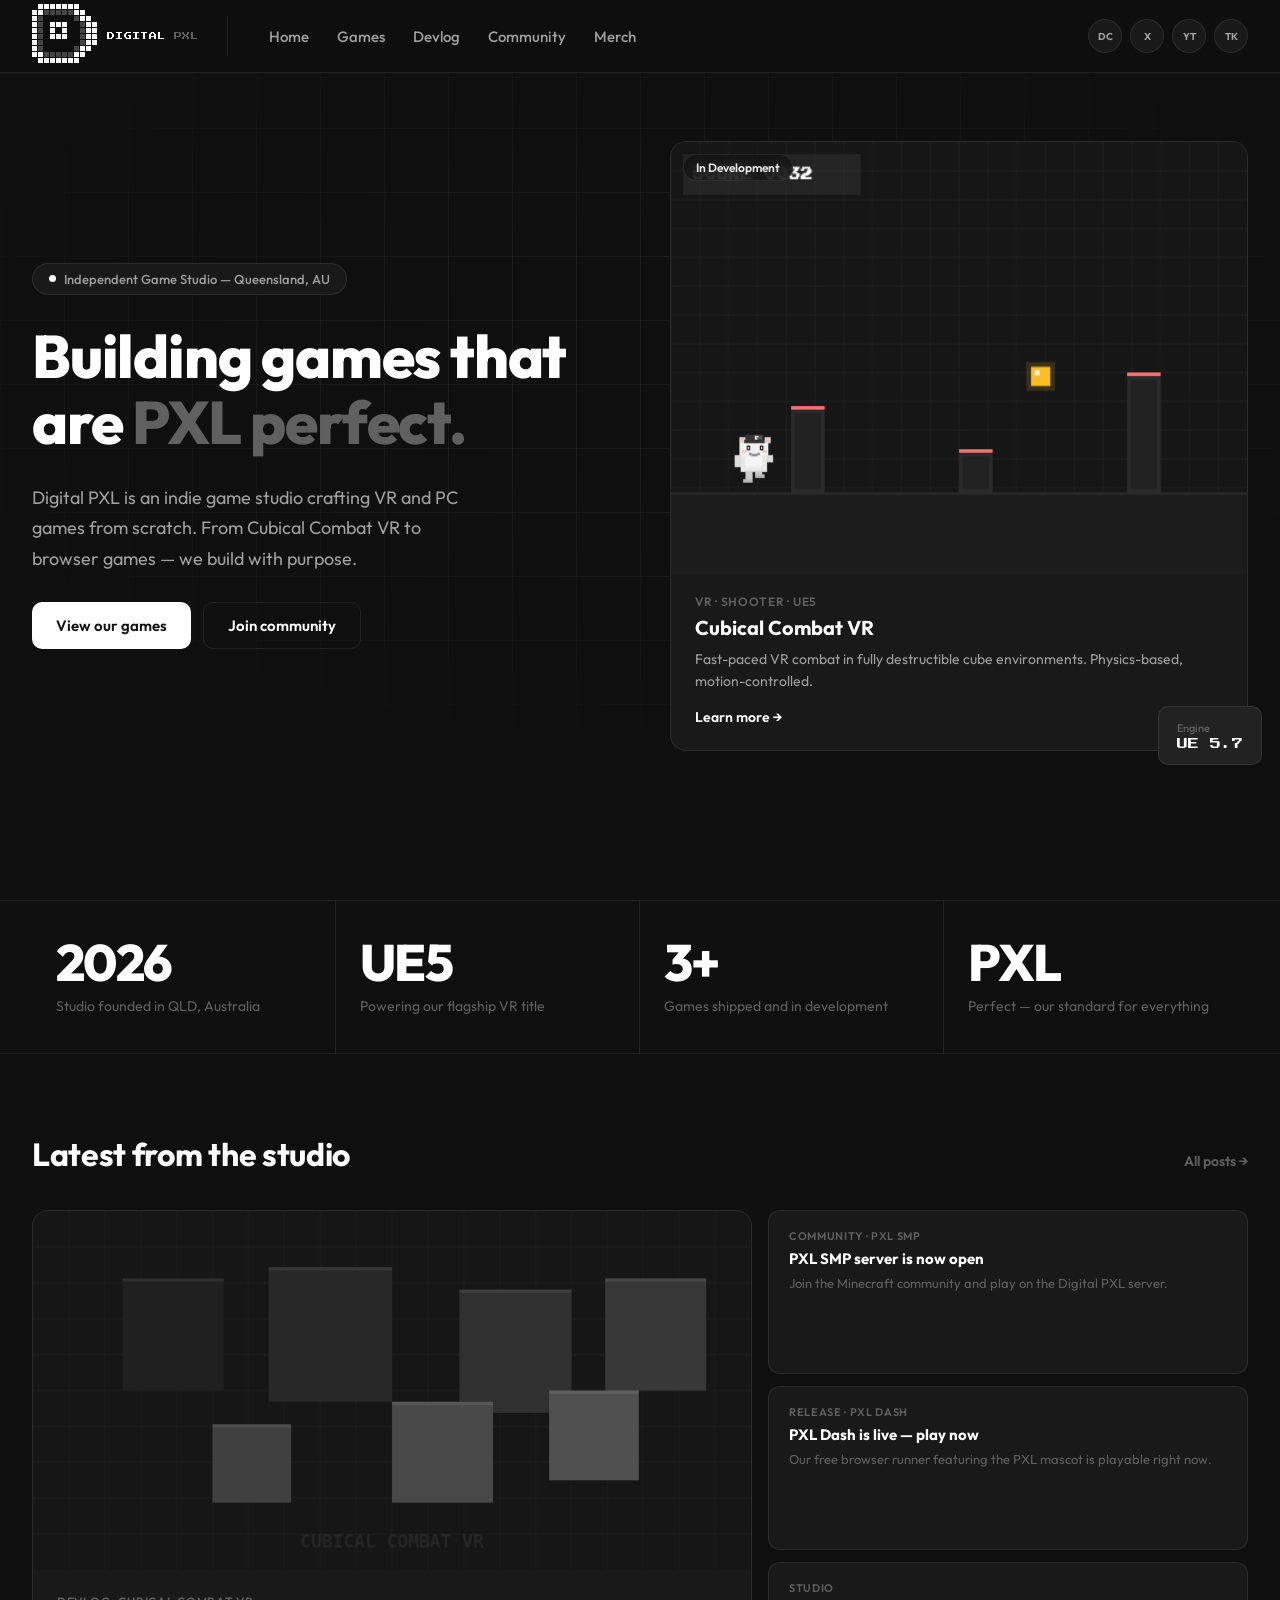
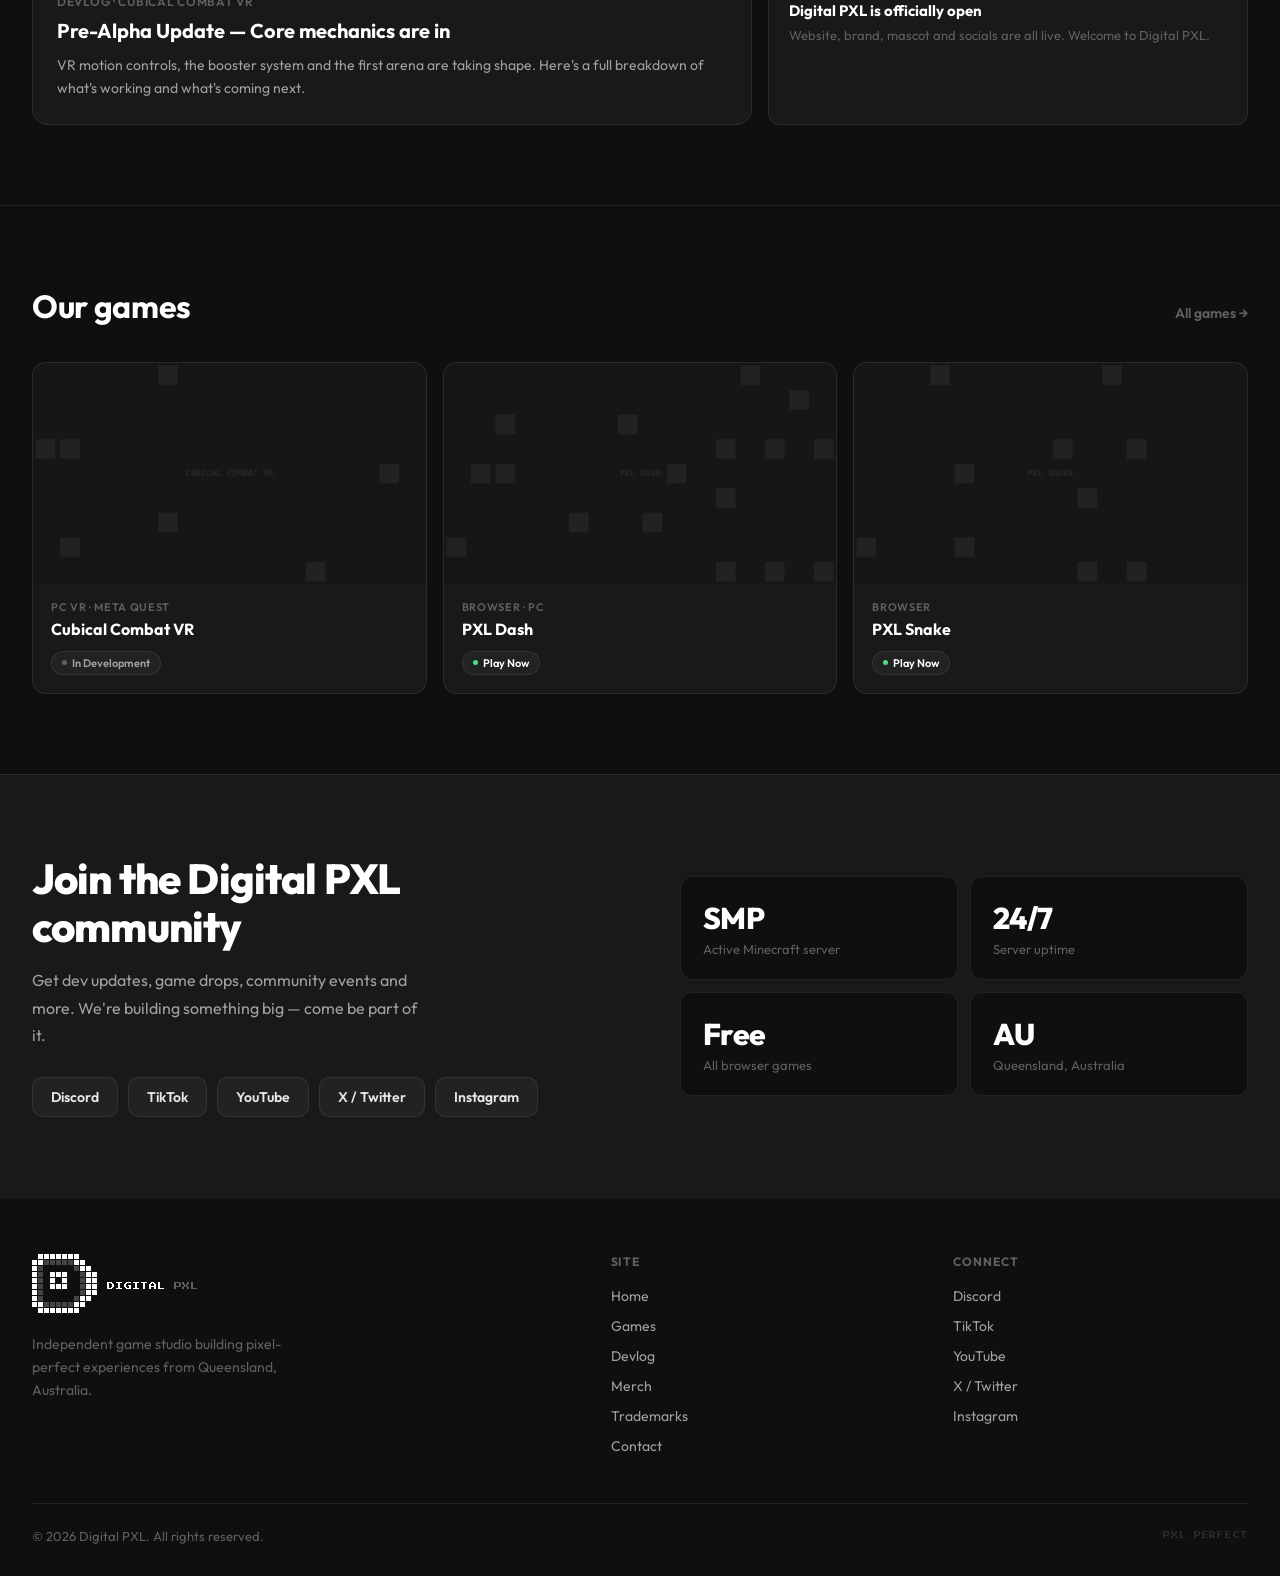
==== commit e9f4fba1: "Update index.html" ====
--- a/index.html
+++ b/index.html
@@ -173,11 +173,11 @@
     </a>
     <div class="nav-sep"></div>
     <nav><ul>
-      <li><a href="#">Home</a></li>
-      <li><a href="#games">Games</a></li>
+      <li><a href="index.html">Home</a></li>
+      <li><a href="games.html">Games</a></li>
       <li><a href="#news">Devlog</a></li>
       <li><a href="#community">Community</a></li>
-      <li><a href="#">Merch</a></li>
+      <li><a href="merch.html">Merch</a></li>
     </ul></nav>
     <div class="nav-right">
       <a class="nav-social" href="https://discord.gg/RzZQqpJEzV">DC</a>
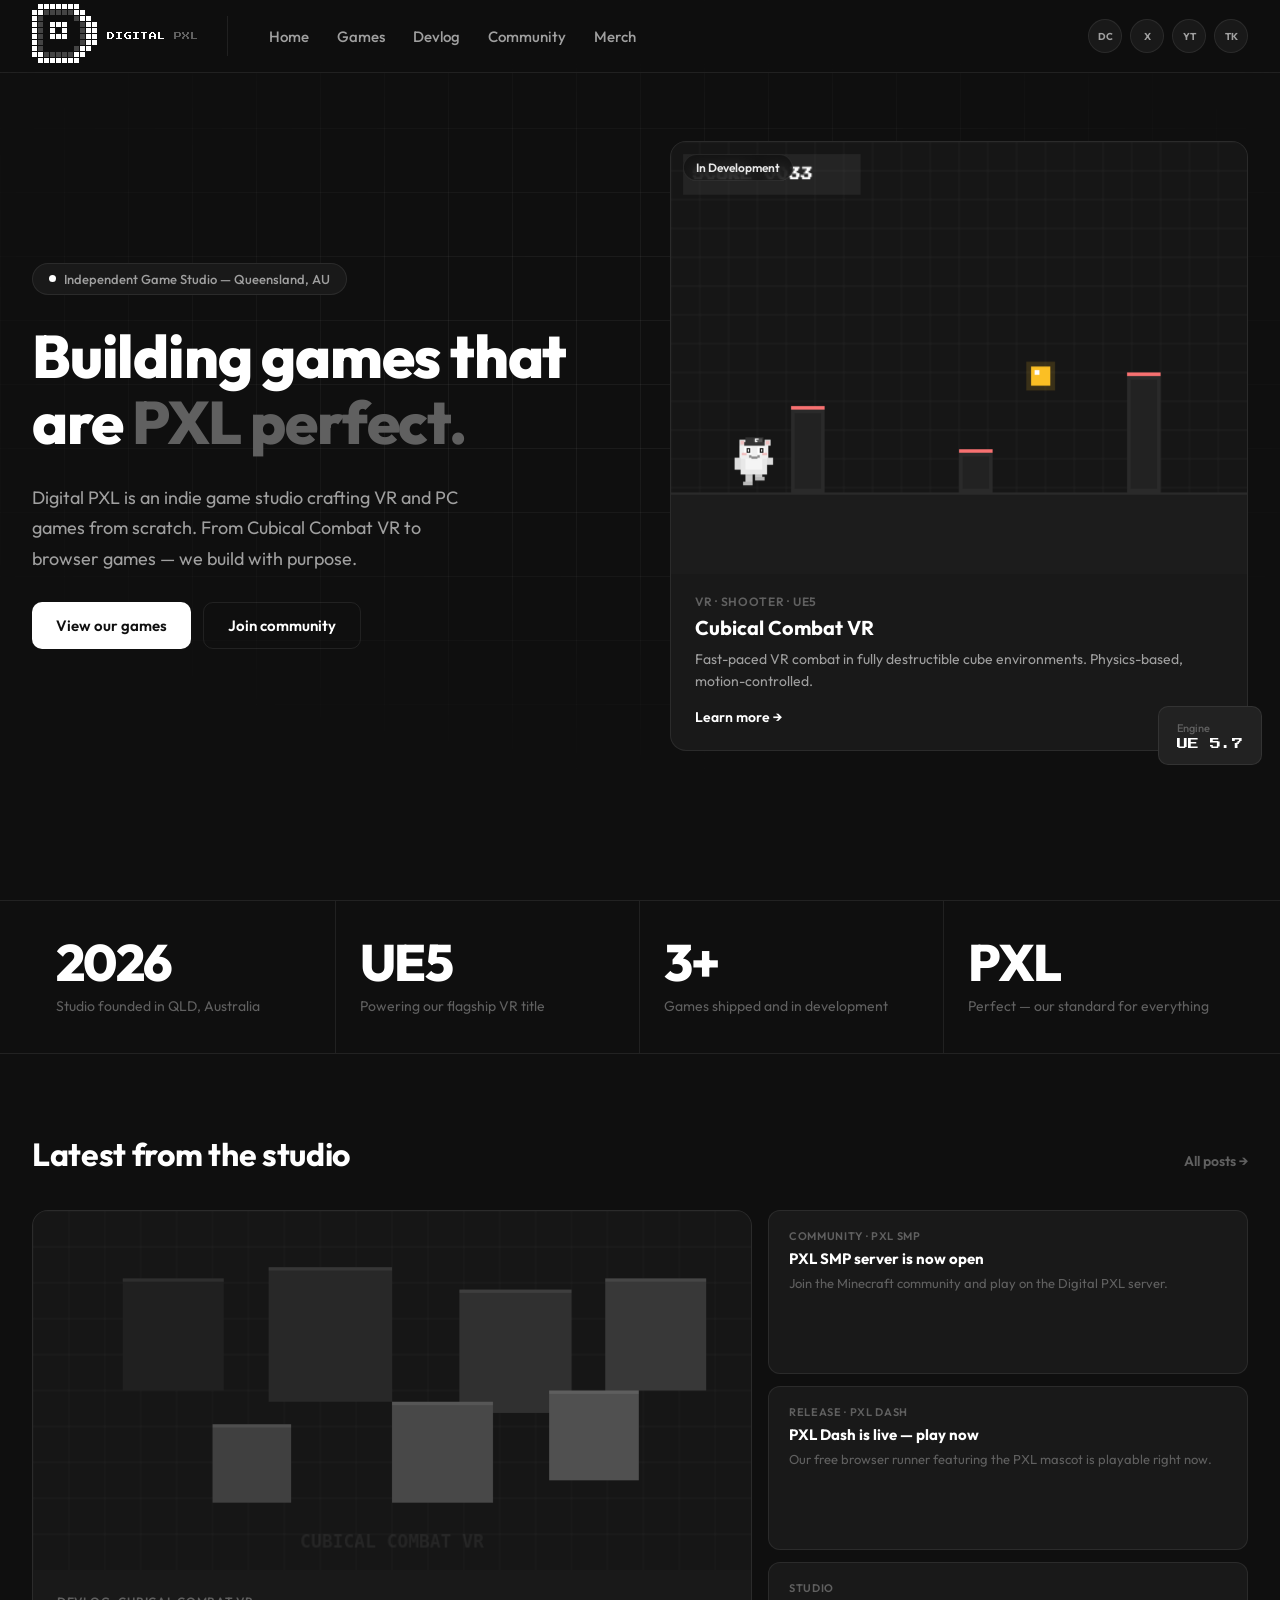
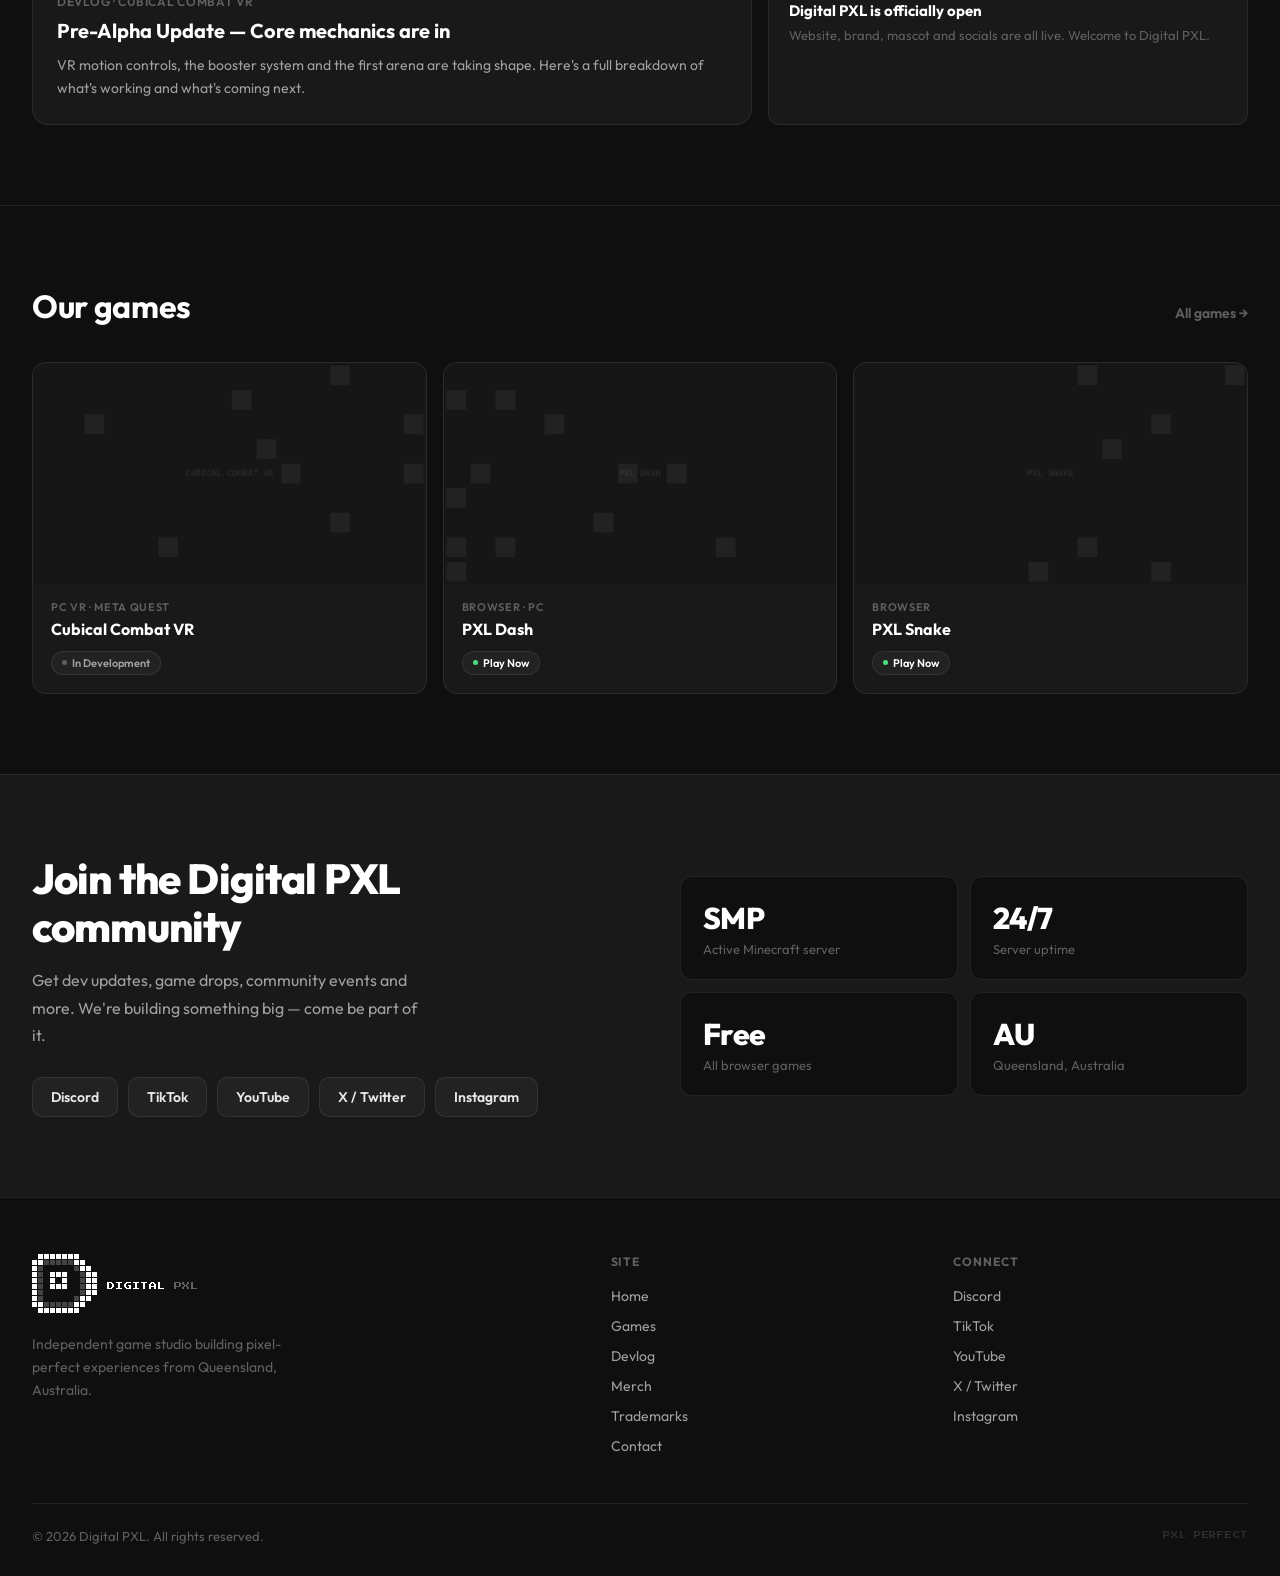
==== commit ce42fbd1: "Update index.html" ====
--- a/index.html
+++ b/index.html
@@ -175,7 +175,7 @@
     <nav><ul>
       <li><a href="index.html">Home</a></li>
       <li><a href="games.html">Games</a></li>
-      <li><a href="#news">Devlog</a></li>
+      <li><a href="devlog.html">Devlog</a></li>
       <li><a href="#community">Community</a></li>
       <li><a href="merch.html">Merch</a></li>
     </ul></nav>
@@ -256,7 +256,7 @@
   <div class="section">
     <div class="section-top">
       <h2 class="section-heading">Our games</h2>
-      <a href="#" class="section-all">All games →</a>
+      <a href="games.html" class="section-all">All games →</a>
     </div>
     <div class="games-grid">
       <a href="#" class="game-card"><div class="game-thumb" id="gt1"></div><div class="game-body"><div class="game-platform">PC VR · Meta Quest</div><div class="game-name">Cubical Combat VR</div><span class="game-pill"><span class="pill-dot"></span>In Development</span></div></a>
@@ -295,7 +295,7 @@
         <div class="footer-logo"><div class="footer-logo-icon" id="footerIcon"></div><span class="footer-logo-name">DIGITAL <span>PXL</span></span></div>
         <p class="footer-tagline">Independent game studio building pixel-perfect experiences from Queensland, Australia.</p>
       </div>
-      <div class="footer-col"><h4>Site</h4><ul class="footer-links"><li><a href="#">Home</a></li><li><a href="#games">Games</a></li><li><a href="#news">Devlog</a></li><li><a href="#">Merch</a></li><li><a href="digital_pxl_brand.html">Trademarks</a></li><li><a href="mailto:admin@digitalpxl.org">Contact</a></li></ul></div>
+      <div class="footer-col"><h4>Site</h4><ul class="footer-links"><li><a href="index.html">Home</a></li><li><a href="games.html">Games</a></li><li><a href="devlog.html">Devlog</a></li><li><a href="merch.html">Merch</a></li><li><a href="digital_pxl_brand.html">Trademarks</a></li><li><a href="mailto:admin@digitalpxl.org">Contact</a></li></ul></div>
       <div class="footer-col"><h4>Connect</h4><ul class="footer-links"><li><a href="https://discord.gg/RzZQqpJEzV">Discord</a></li><li><a href="https://www.tiktok.com/@digital.pxl">TikTok</a></li><li><a href="https://www.youtube.com/@digitalpxl">YouTube</a></li><li><a href="https://x.com/_DigitalPXL">X / Twitter</a></li><li><a href="https://www.instagram.com/digital.pxl/">Instagram</a></li></ul></div>
     </div>
     <div class="footer-bottom"><span class="footer-copy">© 2026 Digital PXL. All rights reserved.</span><span class="footer-pixel">PXL PERFECT</span></div>
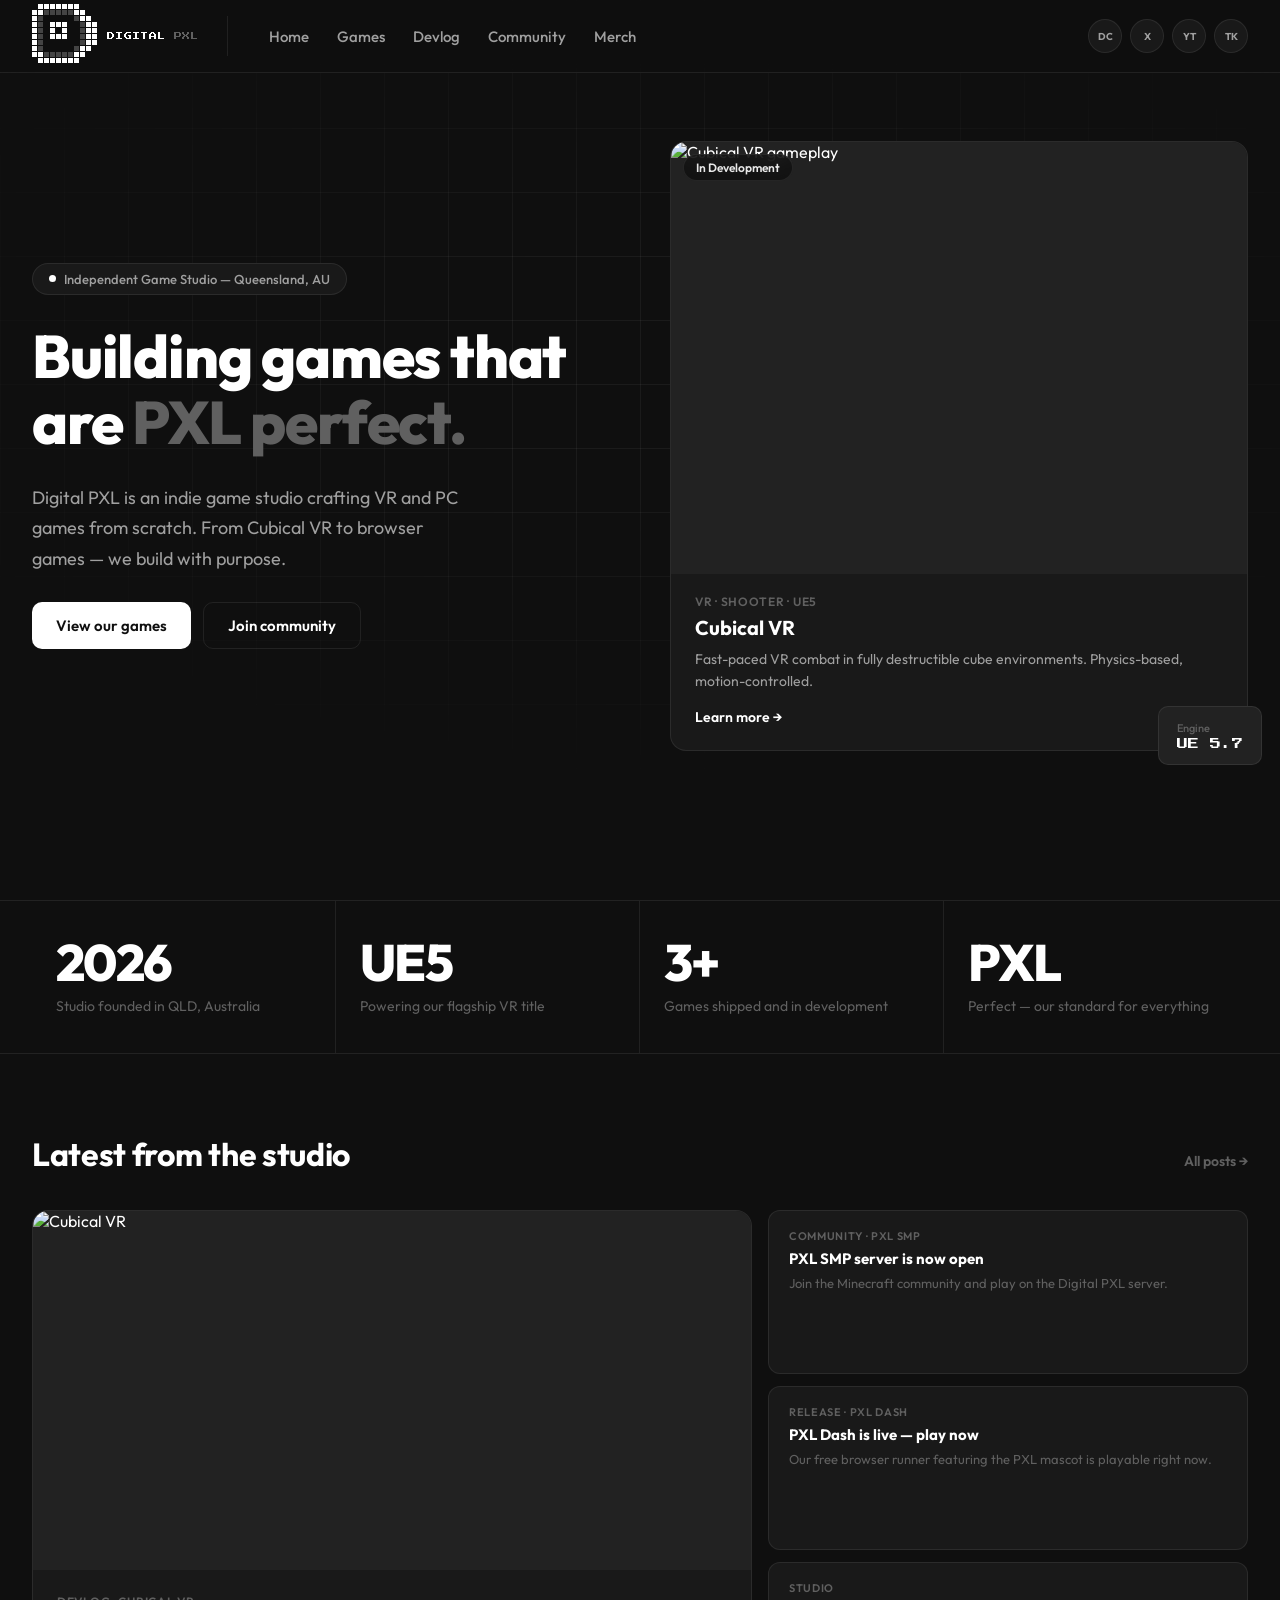
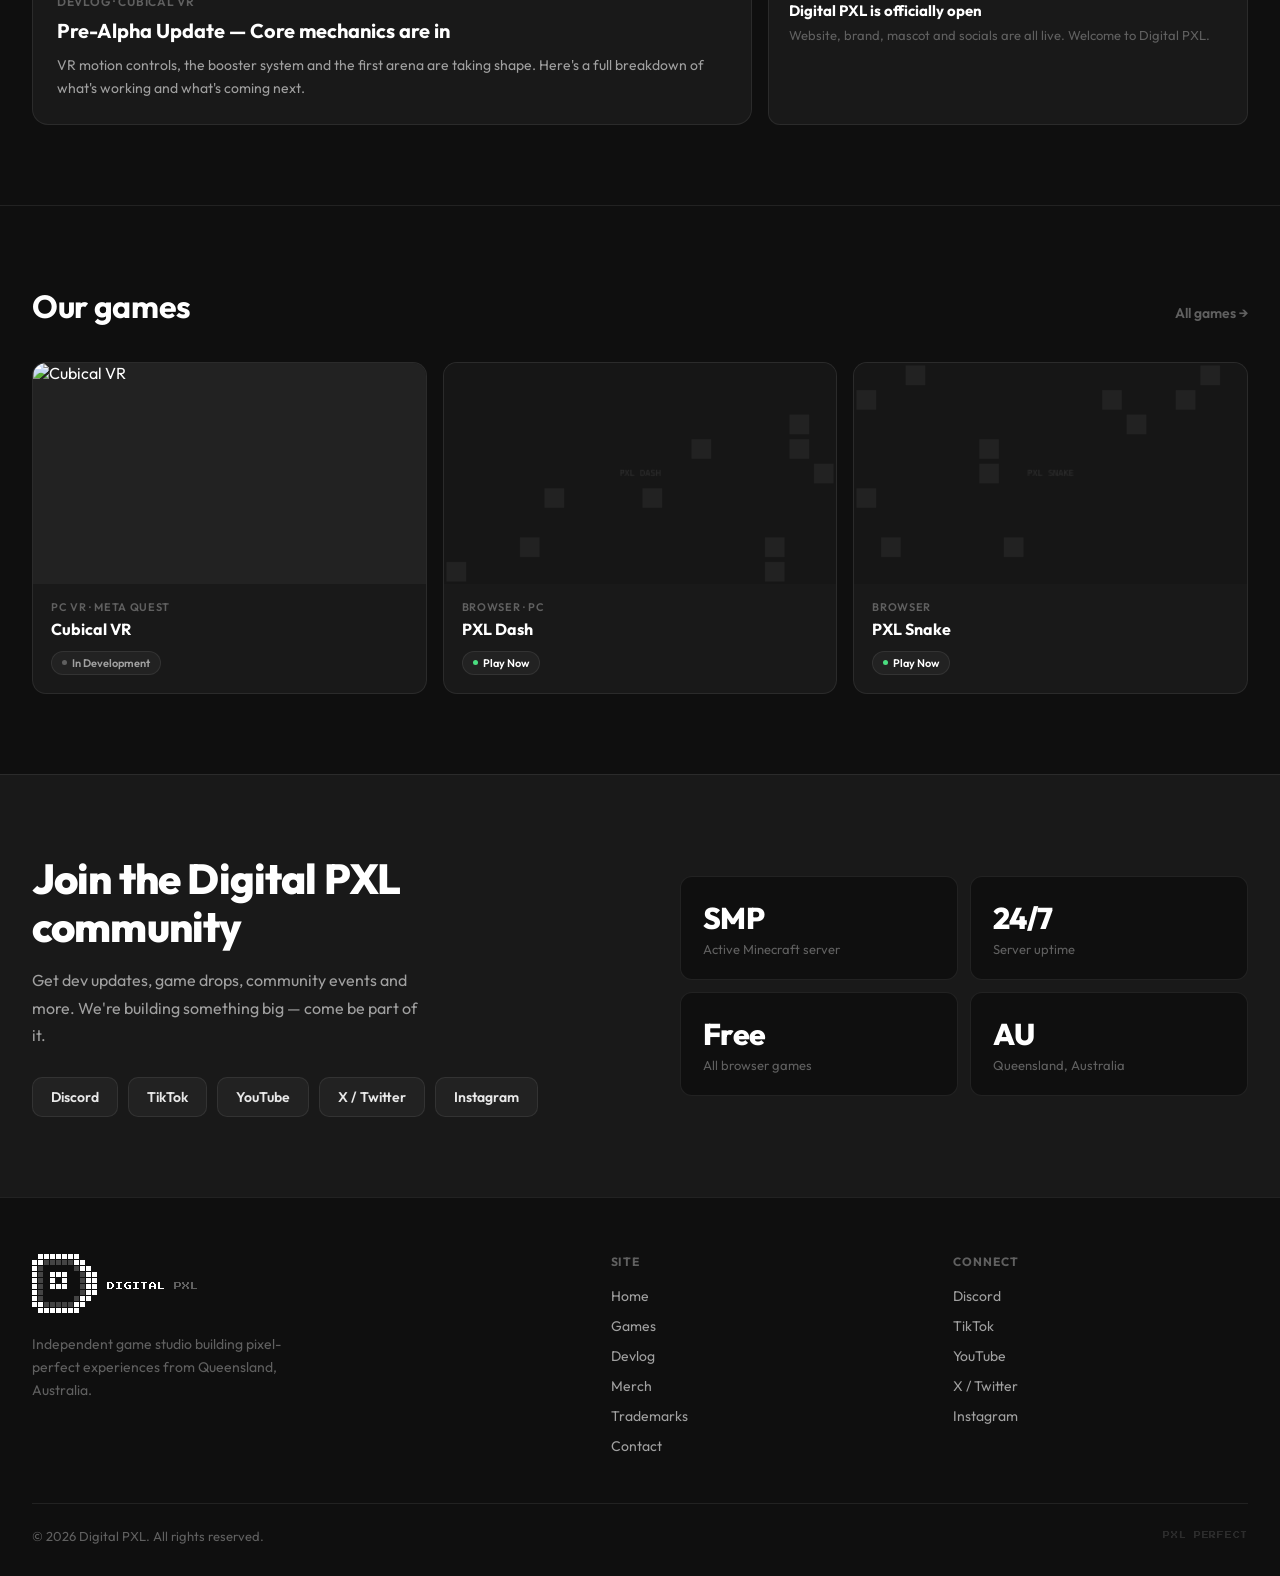
==== commit 761d9835: "Update index.html" ====
--- a/index.html
+++ b/index.html
@@ -70,7 +70,7 @@
 .hero-right { position: relative; z-index: 1; }
 .hero-card { background: var(--surface); border-radius: 16px; border: 1px solid var(--border); overflow: hidden; }
 .hero-card-img { width: 100%; aspect-ratio: 4/3; background: var(--surface2); position: relative; overflow: hidden; }
-.hero-card-img canvas { display: block; width: 100%; height: 100%; }
+.hero-card-img canvas, .hero-card-img img { display: block; width: 100%; height: 100%; object-fit: cover; }
 .card-badge { position: absolute; top: 12px; left: 12px; background: rgba(15,15,15,0.8); backdrop-filter: blur(8px); border: 1px solid var(--border); border-radius: 100px; padding: 5px 12px; font-size: 12px; font-weight: 600; color: var(--grey1); }
 .hero-card-body { padding: 20px 24px 24px; }
 .card-tag { font-size: 12px; font-weight: 600; color: var(--grey3); text-transform: uppercase; letter-spacing: 0.06em; margin-bottom: 6px; }
@@ -173,11 +173,11 @@
     </a>
     <div class="nav-sep"></div>
     <nav><ul>
-      <li><a href="index.html">Home</a></li>
-      <li><a href="games.html">Games</a></li>
-      <li><a href="devlog.html">Devlog</a></li>
+      <li><a href="#">Home</a></li>
+      <li><a href="#games">Games</a></li>
+      <li><a href="#news">Devlog</a></li>
       <li><a href="#community">Community</a></li>
-      <li><a href="merch.html">Merch</a></li>
+      <li><a href="#">Merch</a></li>
     </ul></nav>
     <div class="nav-right">
       <a class="nav-social" href="https://discord.gg/RzZQqpJEzV">DC</a>
@@ -193,7 +193,7 @@
   <div class="hero-left">
     <div class="hero-badge"><div class="badge-dot"></div>Independent Game Studio — Queensland, AU</div>
     <h1 class="hero-title">Building games that are <em>PXL perfect.</em></h1>
-    <p class="hero-desc">Digital PXL is an indie game studio crafting VR and PC games from scratch. From Cubical Combat VR to browser games — we build with purpose.</p>
+    <p class="hero-desc">Digital PXL is an indie game studio crafting VR and PC games from scratch. From Cubical VR to browser games — we build with purpose.</p>
     <div class="hero-actions">
       <a href="#games" class="btn btn-white">View our games</a>
       <a href="https://discord.gg/RzZQqpJEzV" class="btn btn-outline">Join community</a>
@@ -202,12 +202,12 @@
   <div class="hero-right">
     <div class="hero-card">
       <div class="hero-card-img">
-        <canvas id="heroCanvas" width="480" height="360"></canvas>
+        <img src="cubical-vr.jpg" alt="Cubical VR gameplay">
         <div class="card-badge">In Development</div>
       </div>
       <div class="hero-card-body">
         <div class="card-tag">VR · Shooter · UE5</div>
-        <div class="card-title">Cubical Combat VR</div>
+        <div class="card-title">Cubical VR</div>
         <p class="card-desc">Fast-paced VR combat in fully destructible cube environments. Physics-based, motion-controlled.</p>
         <a href="#games" class="card-link">Learn more →</a>
       </div>
@@ -238,7 +238,7 @@
       <a href="#" class="news-main">
         <div class="news-img" id="newsImg"></div>
         <div class="news-body">
-          <div class="news-tag">Devlog · Cubical Combat VR</div>
+          <div class="news-tag">Devlog · Cubical VR</div>
           <div class="news-title">Pre-Alpha Update — Core mechanics are in</div>
           <p class="news-desc">VR motion controls, the booster system and the first arena are taking shape. Here's a full breakdown of what's working and what's coming next.</p>
         </div>
@@ -256,10 +256,10 @@
   <div class="section">
     <div class="section-top">
       <h2 class="section-heading">Our games</h2>
-      <a href="games.html" class="section-all">All games →</a>
+      <a href="#" class="section-all">All games →</a>
     </div>
     <div class="games-grid">
-      <a href="#" class="game-card"><div class="game-thumb" id="gt1"></div><div class="game-body"><div class="game-platform">PC VR · Meta Quest</div><div class="game-name">Cubical Combat VR</div><span class="game-pill"><span class="pill-dot"></span>In Development</span></div></a>
+      <a href="#" class="game-card"><div class="game-thumb" id="gt1"></div><div class="game-body"><div class="game-platform">PC VR · Meta Quest</div><div class="game-name">Cubical VR</div><span class="game-pill"><span class="pill-dot"></span>In Development</span></div></a>
       <a href="pxl_dash.html" class="game-card"><div class="game-thumb" id="gt2"></div><div class="game-body"><div class="game-platform">Browser · PC</div><div class="game-name">PXL Dash</div><span class="game-pill live"><span class="pill-dot"></span>Play Now</span></div></a>
       <a href="digital_pxl_snake.html" class="game-card"><div class="game-thumb" id="gt3"></div><div class="game-body"><div class="game-platform">Browser</div><div class="game-name">PXL Snake</div><span class="game-pill live"><span class="pill-dot"></span>Play Now</span></div></a>
     </div>
@@ -295,7 +295,7 @@
         <div class="footer-logo"><div class="footer-logo-icon" id="footerIcon"></div><span class="footer-logo-name">DIGITAL <span>PXL</span></span></div>
         <p class="footer-tagline">Independent game studio building pixel-perfect experiences from Queensland, Australia.</p>
       </div>
-      <div class="footer-col"><h4>Site</h4><ul class="footer-links"><li><a href="index.html">Home</a></li><li><a href="games.html">Games</a></li><li><a href="devlog.html">Devlog</a></li><li><a href="merch.html">Merch</a></li><li><a href="digital_pxl_brand.html">Trademarks</a></li><li><a href="mailto:admin@digitalpxl.org">Contact</a></li></ul></div>
+      <div class="footer-col"><h4>Site</h4><ul class="footer-links"><li><a href="#">Home</a></li><li><a href="#games">Games</a></li><li><a href="#news">Devlog</a></li><li><a href="#">Merch</a></li><li><a href="digital_pxl_brand.html">Trademarks</a></li><li><a href="mailto:admin@digitalpxl.org">Contact</a></li></ul></div>
       <div class="footer-col"><h4>Connect</h4><ul class="footer-links"><li><a href="https://discord.gg/RzZQqpJEzV">Discord</a></li><li><a href="https://www.tiktok.com/@digital.pxl">TikTok</a></li><li><a href="https://www.youtube.com/@digitalpxl">YouTube</a></li><li><a href="https://x.com/_DigitalPXL">X / Twitter</a></li><li><a href="https://www.instagram.com/digital.pxl/">Instagram</a></li></ul></div>
     </div>
     <div class="footer-bottom"><span class="footer-copy">© 2026 Digital PXL. All rights reserved.</span><span class="footer-pixel">PXL PERFECT</span></div>
@@ -345,14 +345,7 @@
 
 // News image
 const ni=document.getElementById('newsImg');
-if(ni){const c=document.createElement('canvas');c.width=640;c.height=320;const ctx=c.getContext('2d');
-  ctx.fillStyle='#161616';ctx.fillRect(0,0,640,320);
-  ctx.strokeStyle='rgba(255,255,255,0.03)';
-  for(let x=0;x<640;x+=32){ctx.beginPath();ctx.moveTo(x,0);ctx.lineTo(x,320);ctx.stroke();}
-  for(let y=0;y<320;y+=32){ctx.beginPath();ctx.moveTo(0,y);ctx.lineTo(640,y);ctx.stroke();}
-  [[80,60,90,100],[210,50,110,120],[380,70,100,110],[510,60,90,100],[160,190,70,70],[320,170,90,90],[460,160,80,80]].forEach(([x,y,w,h],i)=>{const g=32+i*8;ctx.fillStyle=`rgb(${g},${g},${g})`;ctx.fillRect(x,y,w,h);ctx.fillStyle=`rgb(${g+14},${g+14},${g+14})`;ctx.fillRect(x,y,w,3);});
-  ctx.fillStyle='rgba(255,255,255,0.07)';ctx.font="bold 16px 'Press Start 2P',monospace";ctx.textAlign='center';ctx.fillText('CUBICAL COMBAT VR',320,300);
-  c.style.cssText='width:100%;height:100%;object-fit:cover;display:block;';ni.appendChild(c);}
+if(ni){const i=new Image();i.src='cubical-vr.jpg';i.alt='Cubical VR';i.style.cssText='width:100%;height:100%;object-fit:cover;display:block;';ni.appendChild(i);}
 
 // Game thumbs
 function makeThumb(id,label){const el=document.getElementById(id);if(!el)return;const c=document.createElement('canvas');c.width=320;c.height=180;const ctx=c.getContext('2d');
@@ -360,7 +353,7 @@
   for(let x=0;x<320;x+=20)for(let y=0;y<180;y+=20){if(Math.random()<0.07){ctx.fillStyle='rgba(255,255,255,0.05)';ctx.fillRect(x+2,y+2,16,16);}}
   ctx.fillStyle='rgba(255,255,255,0.12)';ctx.font="7px 'Press Start 2P',monospace";ctx.textAlign='center';ctx.fillText(label,160,92);
   c.style.cssText='width:100%;height:100%;object-fit:cover;display:block;';el.appendChild(c);}
-makeThumb('gt1','CUBICAL COMBAT VR');makeThumb('gt2','PXL DASH');makeThumb('gt3','PXL SNAKE');
+(function(){const el=document.getElementById('gt1');if(!el)return;const i=new Image();i.src='cubical-vr.jpg';i.alt='Cubical VR';i.style.cssText='width:100%;height:100%;object-fit:cover;display:block;';el.appendChild(i);})();makeThumb('gt2','PXL DASH');makeThumb('gt3','PXL SNAKE');
 </script>
 </body>
 </html>
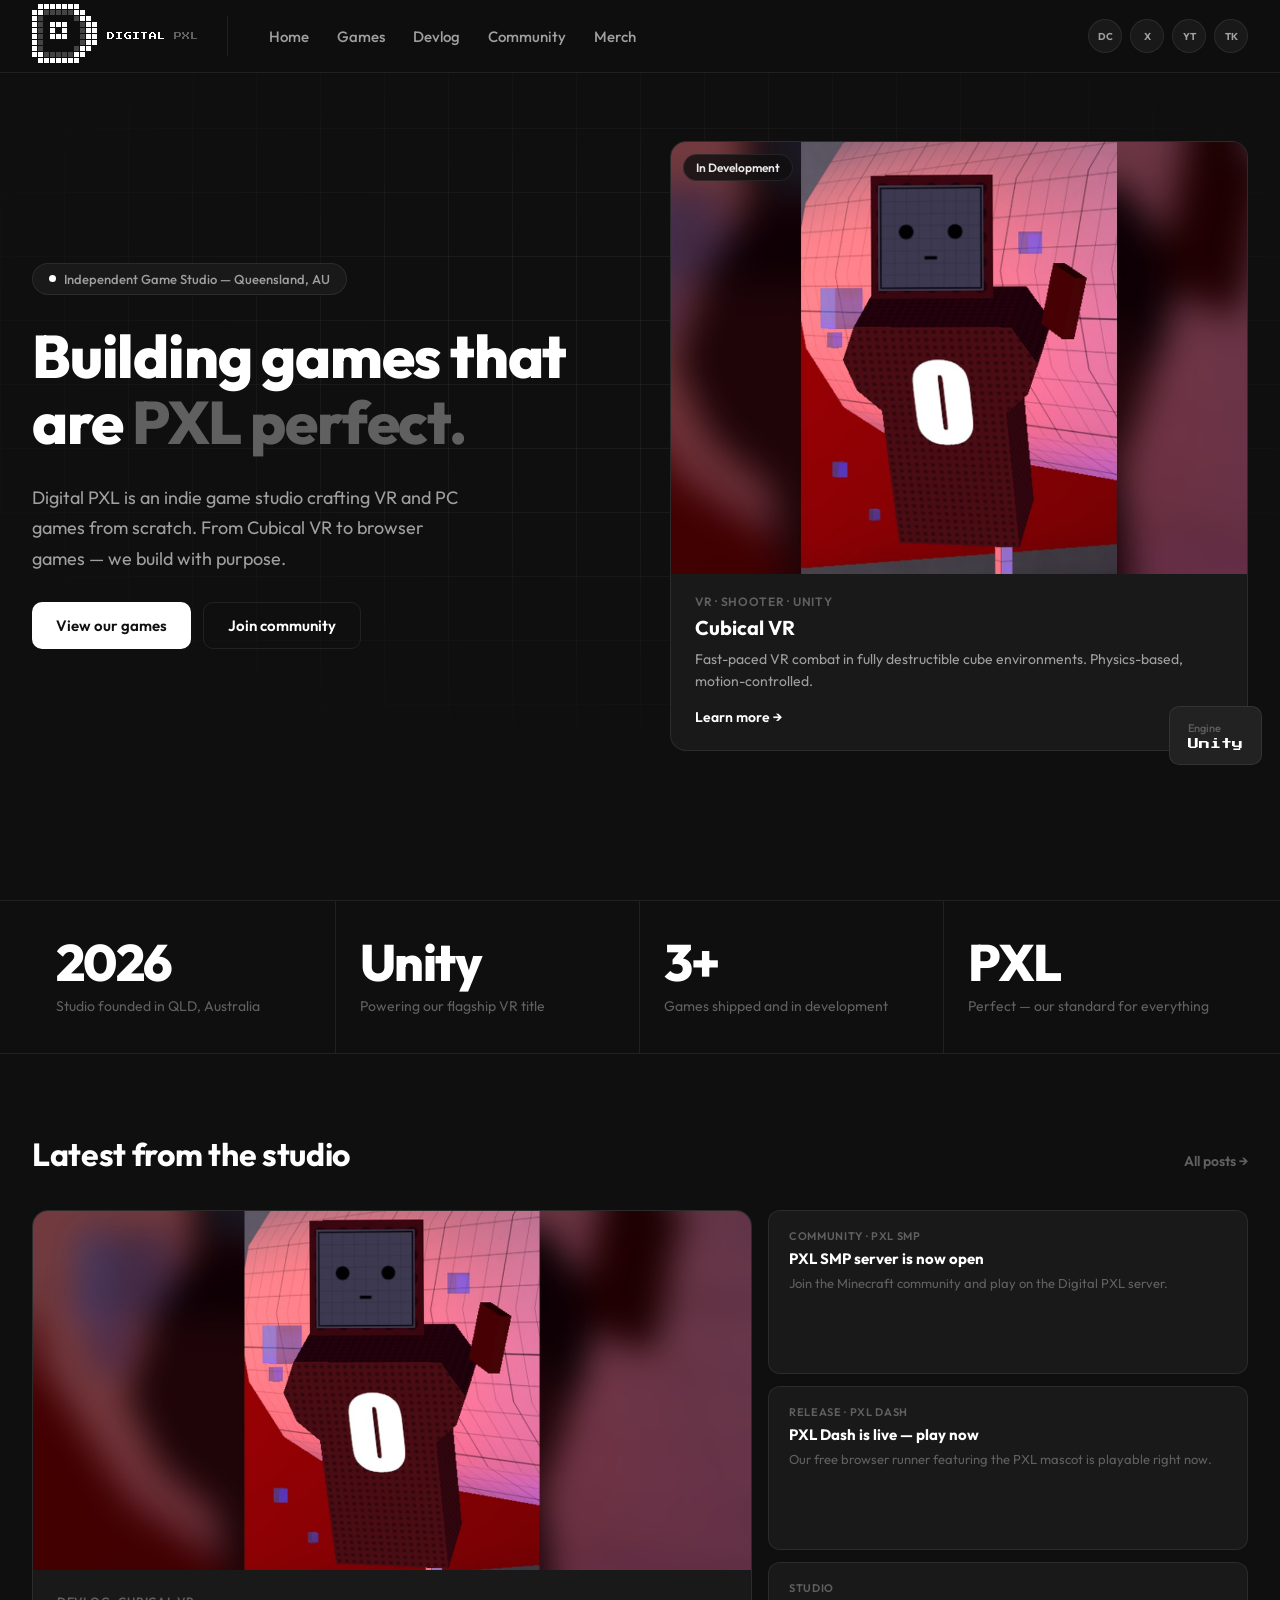
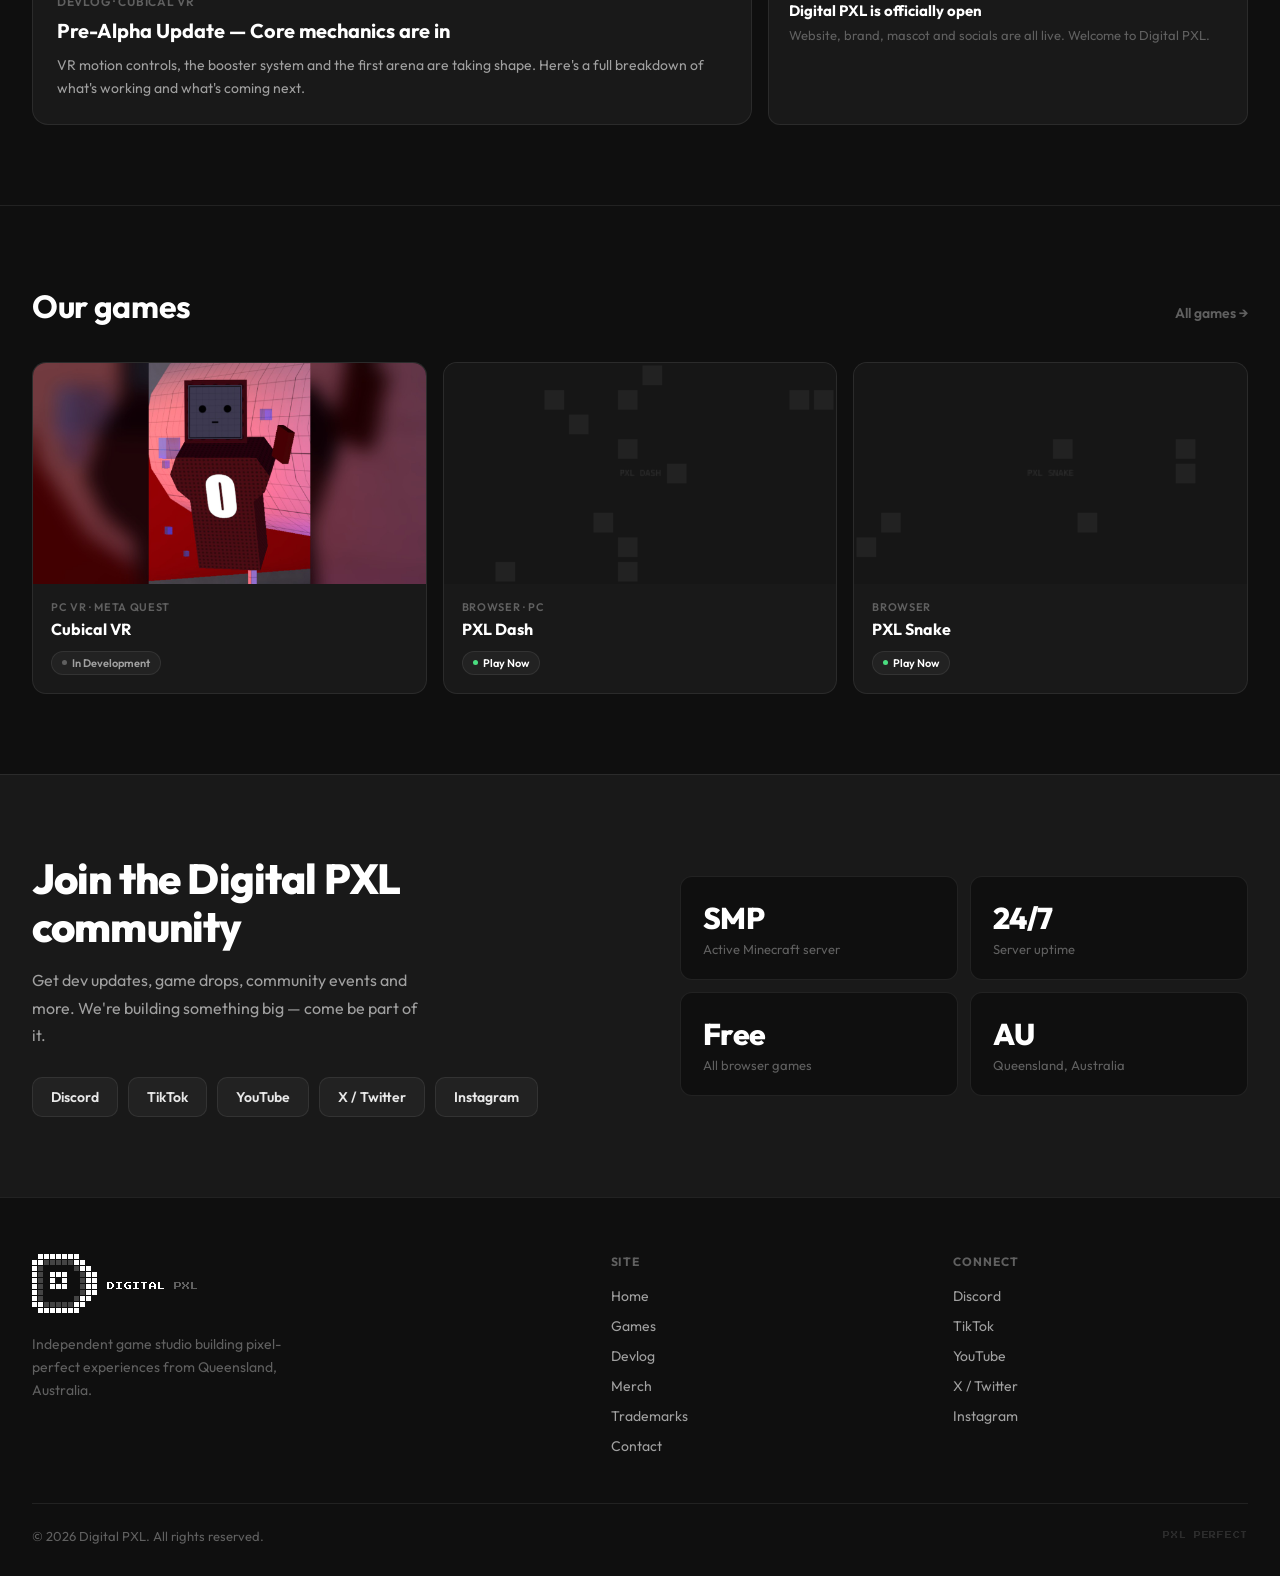
==== commit 4cac434b: "Update index.html" ====
--- a/index.html
+++ b/index.html
@@ -174,10 +174,10 @@
     <div class="nav-sep"></div>
     <nav><ul>
       <li><a href="#">Home</a></li>
-      <li><a href="#games">Games</a></li>
-      <li><a href="#news">Devlog</a></li>
+      <li><a href="games.html">Games</a></li>
+      <li><a href="devlog.html">Devlog</a></li>
       <li><a href="#community">Community</a></li>
-      <li><a href="#">Merch</a></li>
+      <li><a href="merch.html">Merch</a></li>
     </ul></nav>
     <div class="nav-right">
       <a class="nav-social" href="https://discord.gg/RzZQqpJEzV">DC</a>
@@ -206,7 +206,7 @@
         <div class="card-badge">In Development</div>
       </div>
       <div class="hero-card-body">
-        <div class="card-tag">VR · Shooter · UE5</div>
+        <div class="card-tag">VR · Shooter · Unity</div>
         <div class="card-title">Cubical VR</div>
         <p class="card-desc">Fast-paced VR combat in fully destructible cube environments. Physics-based, motion-controlled.</p>
         <a href="#games" class="card-link">Learn more →</a>
@@ -214,7 +214,7 @@
     </div>
     <div class="hero-float">
       <div class="float-label">Engine</div>
-      <div class="float-val">UE 5.7</div>
+      <div class="float-val">Unity</div>
     </div>
   </div>
 </section>
@@ -222,7 +222,7 @@
 <div class="stats-strip">
   <div class="stats-inner">
     <div class="stat-cell"><div class="stat-num">2026</div><div class="stat-desc">Studio founded in QLD, Australia</div></div>
-    <div class="stat-cell"><div class="stat-num">UE5</div><div class="stat-desc">Powering our flagship VR title</div></div>
+    <div class="stat-cell"><div class="stat-num">Unity</div><div class="stat-desc">Powering our flagship VR title</div></div>
     <div class="stat-cell"><div class="stat-num">3+</div><div class="stat-desc">Games shipped and in development</div></div>
     <div class="stat-cell"><div class="stat-num">PXL</div><div class="stat-desc">Perfect — our standard for everything</div></div>
   </div>
@@ -232,10 +232,10 @@
   <div class="section">
     <div class="section-top">
       <h2 class="section-heading">Latest from the studio</h2>
-      <a href="#" class="section-all">All posts →</a>
+      <a href="devlog.html" class="section-all">All posts →</a>
     </div>
     <div class="news-grid">
-      <a href="#" class="news-main">
+      <a href="devlog.html#cubical-vr-prealpha" class="news-main">
         <div class="news-img" id="newsImg"></div>
         <div class="news-body">
           <div class="news-tag">Devlog · Cubical VR</div>
@@ -244,9 +244,9 @@
         </div>
       </a>
       <div class="news-stack">
-        <a href="#" class="news-small"><div class="ns-tag">Community · PXL SMP</div><div class="ns-title">PXL SMP server is now open</div><p class="ns-desc">Join the Minecraft community and play on the Digital PXL server.</p></a>
+        <a href="devlog.html#pxl-smp" class="news-small"><div class="ns-tag">Community · PXL SMP</div><div class="ns-title">PXL SMP server is now open</div><p class="ns-desc">Join the Minecraft community and play on the Digital PXL server.</p></a>
         <a href="pxl_dash.html" class="news-small"><div class="ns-tag">Release · PXL Dash</div><div class="ns-title">PXL Dash is live — play now</div><p class="ns-desc">Our free browser runner featuring the PXL mascot is playable right now.</p></a>
-        <a href="#" class="news-small"><div class="ns-tag">Studio</div><div class="ns-title">Digital PXL is officially open</div><p class="ns-desc">Website, brand, mascot and socials are all live. Welcome to Digital PXL.</p></a>
+        <a href="devlog.html#studio-open" class="news-small"><div class="ns-tag">Studio</div><div class="ns-title">Digital PXL is officially open</div><p class="ns-desc">Website, brand, mascot and socials are all live. Welcome to Digital PXL.</p></a>
       </div>
     </div>
   </div>
@@ -256,10 +256,10 @@
   <div class="section">
     <div class="section-top">
       <h2 class="section-heading">Our games</h2>
-      <a href="#" class="section-all">All games →</a>
+      <a href="games.html" class="section-all">All games →</a>
     </div>
     <div class="games-grid">
-      <a href="#" class="game-card"><div class="game-thumb" id="gt1"></div><div class="game-body"><div class="game-platform">PC VR · Meta Quest</div><div class="game-name">Cubical VR</div><span class="game-pill"><span class="pill-dot"></span>In Development</span></div></a>
+      <a href="games.html" class="game-card"><div class="game-thumb" id="gt1"></div><div class="game-body"><div class="game-platform">PC VR · Meta Quest</div><div class="game-name">Cubical VR</div><span class="game-pill"><span class="pill-dot"></span>In Development</span></div></a>
       <a href="pxl_dash.html" class="game-card"><div class="game-thumb" id="gt2"></div><div class="game-body"><div class="game-platform">Browser · PC</div><div class="game-name">PXL Dash</div><span class="game-pill live"><span class="pill-dot"></span>Play Now</span></div></a>
       <a href="digital_pxl_snake.html" class="game-card"><div class="game-thumb" id="gt3"></div><div class="game-body"><div class="game-platform">Browser</div><div class="game-name">PXL Snake</div><span class="game-pill live"><span class="pill-dot"></span>Play Now</span></div></a>
     </div>
@@ -295,7 +295,7 @@
         <div class="footer-logo"><div class="footer-logo-icon" id="footerIcon"></div><span class="footer-logo-name">DIGITAL <span>PXL</span></span></div>
         <p class="footer-tagline">Independent game studio building pixel-perfect experiences from Queensland, Australia.</p>
       </div>
-      <div class="footer-col"><h4>Site</h4><ul class="footer-links"><li><a href="#">Home</a></li><li><a href="#games">Games</a></li><li><a href="#news">Devlog</a></li><li><a href="#">Merch</a></li><li><a href="digital_pxl_brand.html">Trademarks</a></li><li><a href="mailto:admin@digitalpxl.org">Contact</a></li></ul></div>
+      <div class="footer-col"><h4>Site</h4><ul class="footer-links"><li><a href="#">Home</a></li><li><a href="games.html">Games</a></li><li><a href="devlog.html">Devlog</a></li><li><a href="merch.html">Merch</a></li><li><a href="digital_pxl_brand.html">Trademarks</a></li><li><a href="mailto:admin@digitalpxl.org">Contact</a></li></ul></div>
       <div class="footer-col"><h4>Connect</h4><ul class="footer-links"><li><a href="https://discord.gg/RzZQqpJEzV">Discord</a></li><li><a href="https://www.tiktok.com/@digital.pxl">TikTok</a></li><li><a href="https://www.youtube.com/@digitalpxl">YouTube</a></li><li><a href="https://x.com/_DigitalPXL">X / Twitter</a></li><li><a href="https://www.instagram.com/digital.pxl/">Instagram</a></li></ul></div>
     </div>
     <div class="footer-bottom"><span class="footer-copy">© 2026 Digital PXL. All rights reserved.</span><span class="footer-pixel">PXL PERFECT</span></div>
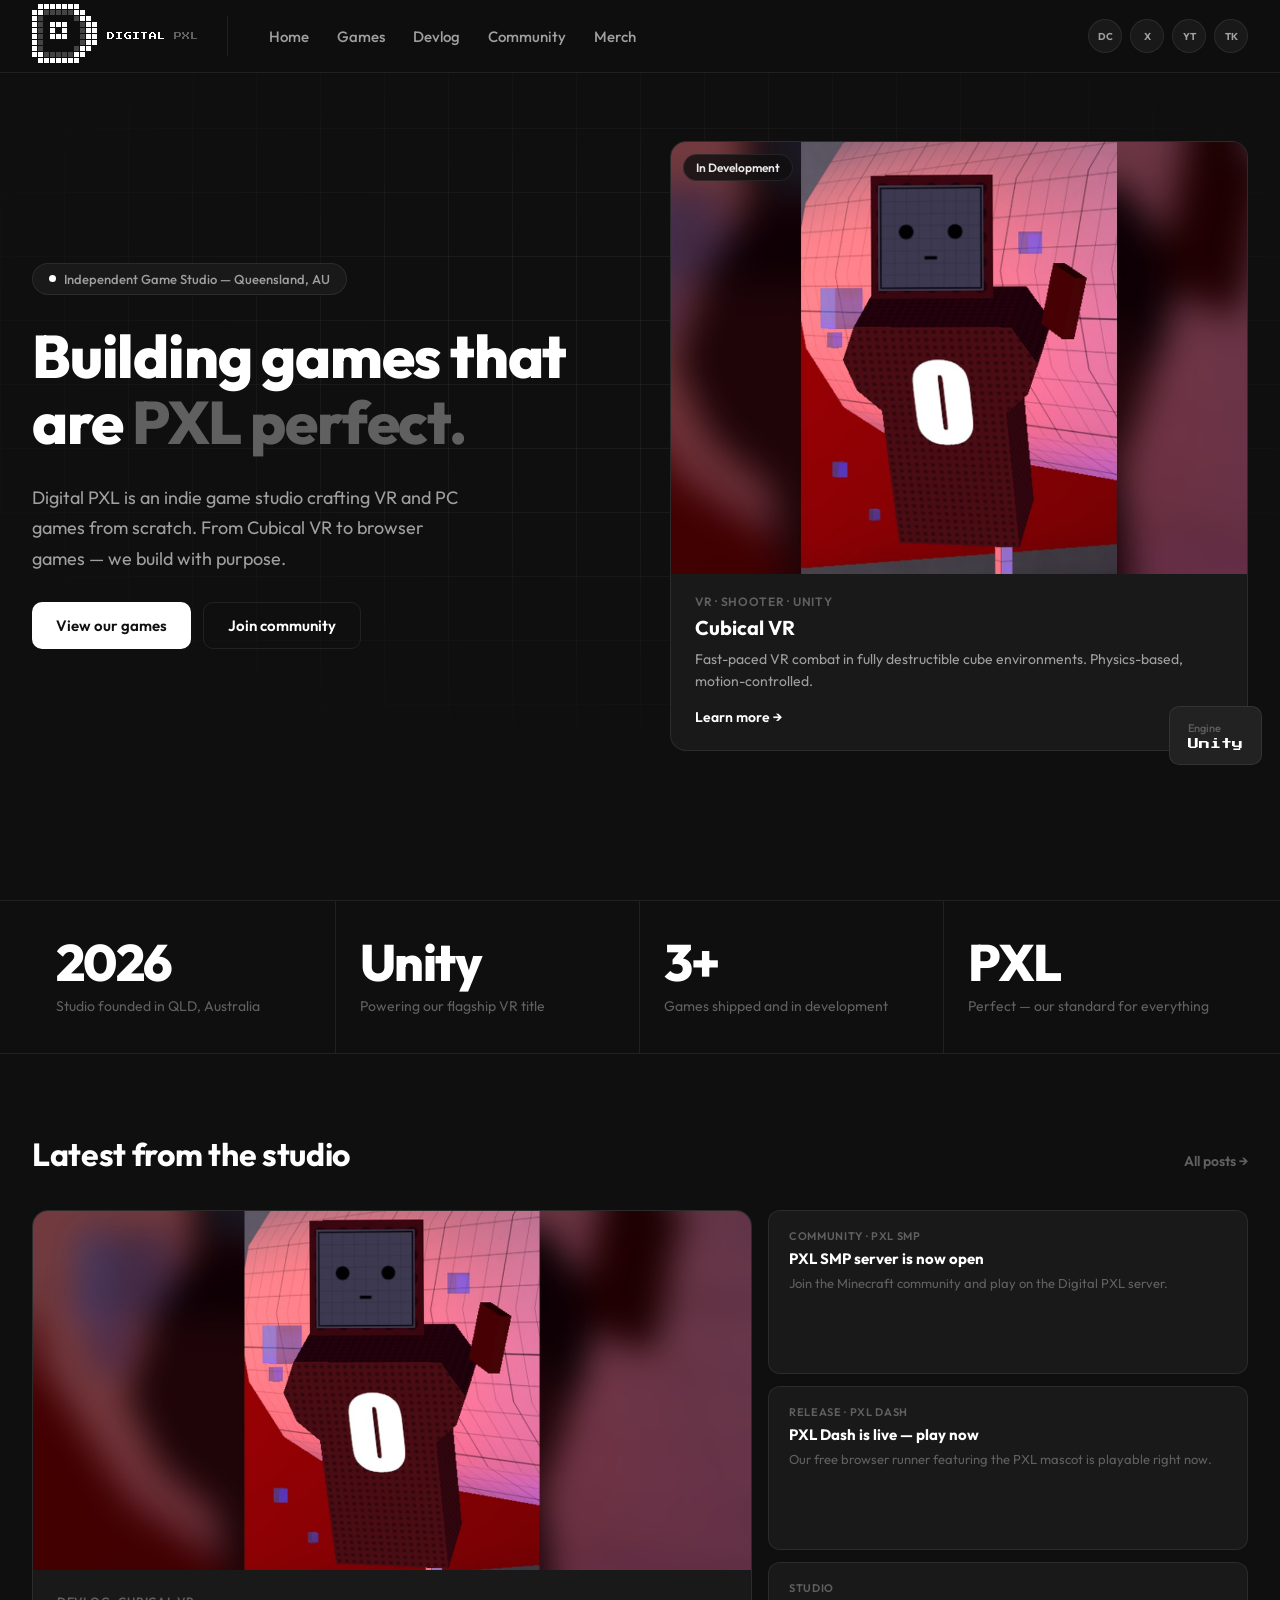
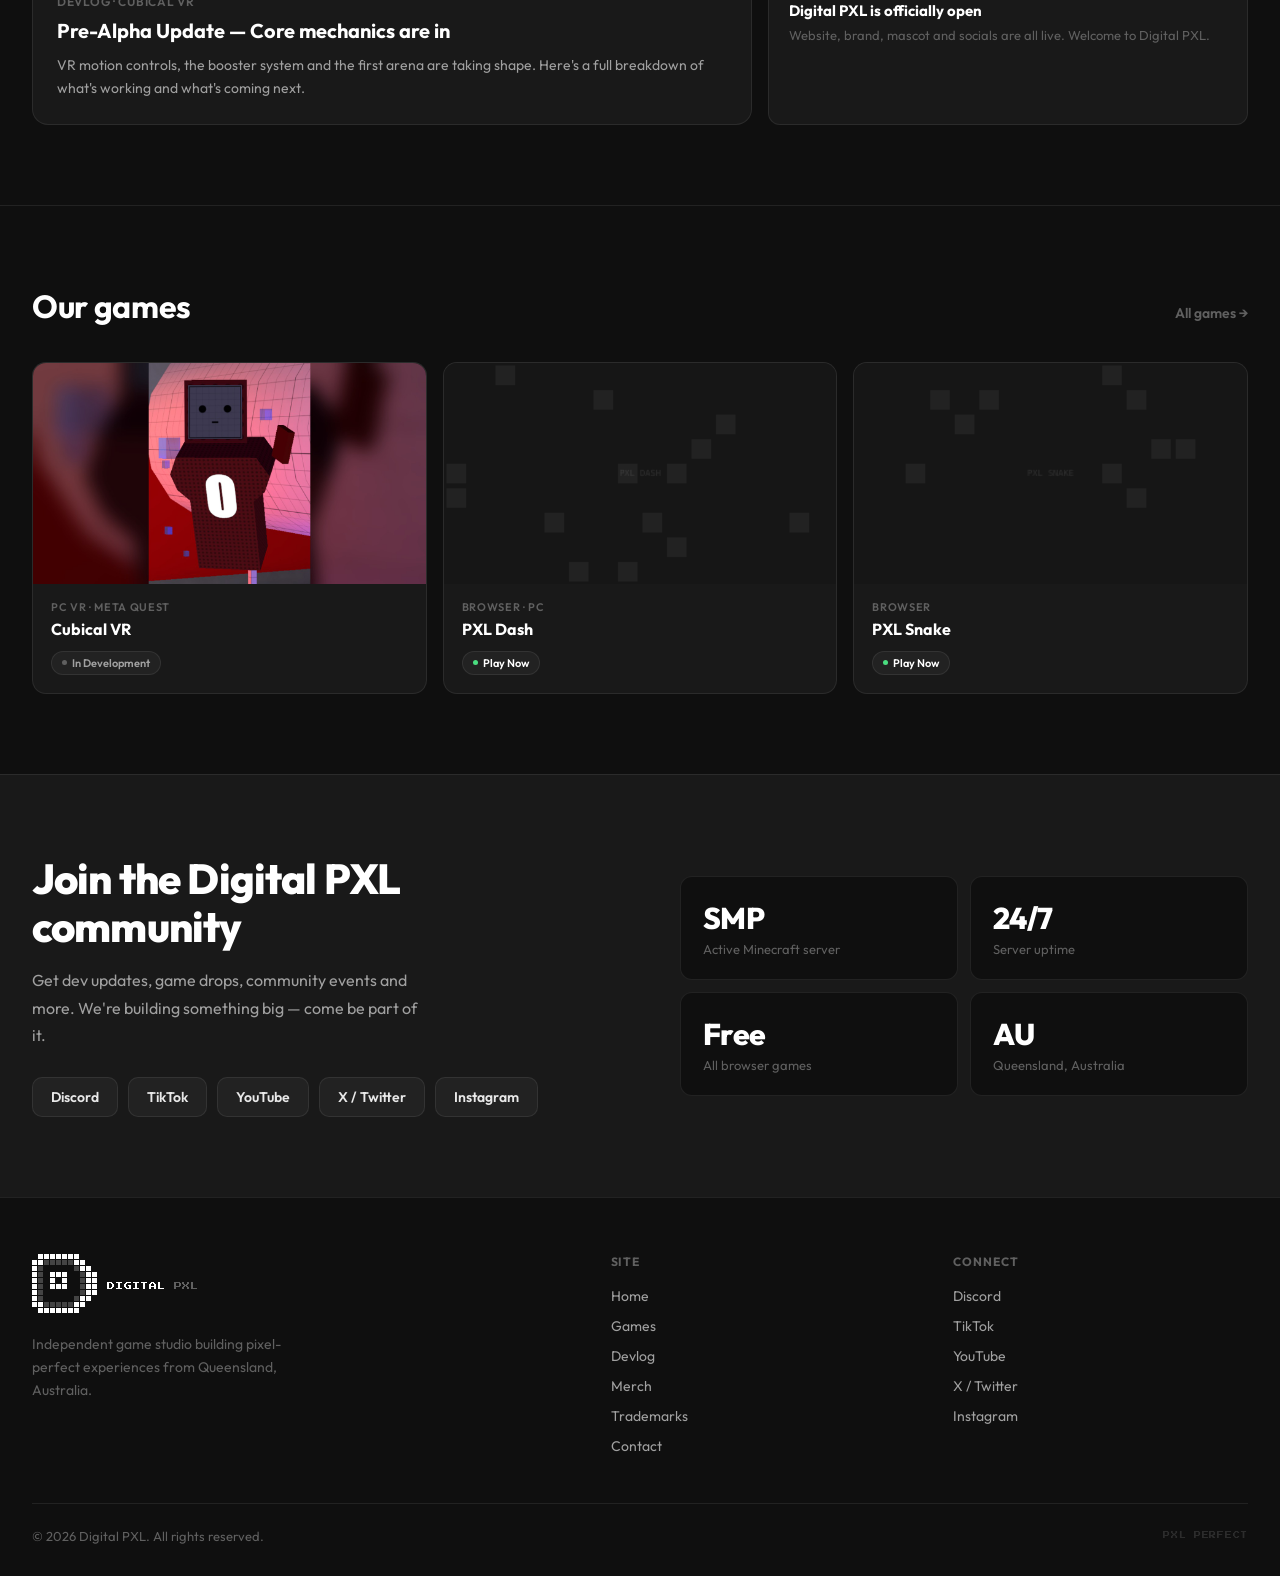
==== commit 7bfa71e8: "Add favicon and apple touch icon to all pages Co-Authored-By: Claude Opus 5.5 <noreply@anthropic.com" ====
--- a/index.html
+++ b/index.html
@@ -1,6 +1,9 @@
 <!DOCTYPE html>
 <html lang="en">
 <head>
+  <link rel="icon" href="/favicon.ico" sizes="any">
+  <link rel="icon" type="image/png" href="/favicon.png">
+  <link rel="apple-touch-icon" href="/apple-touch-icon.png">
 <meta charset="UTF-8">
 <meta name="viewport" content="width=device-width, initial-scale=1.0">
 <title>Digital PXL — Game Development Studio</title>
